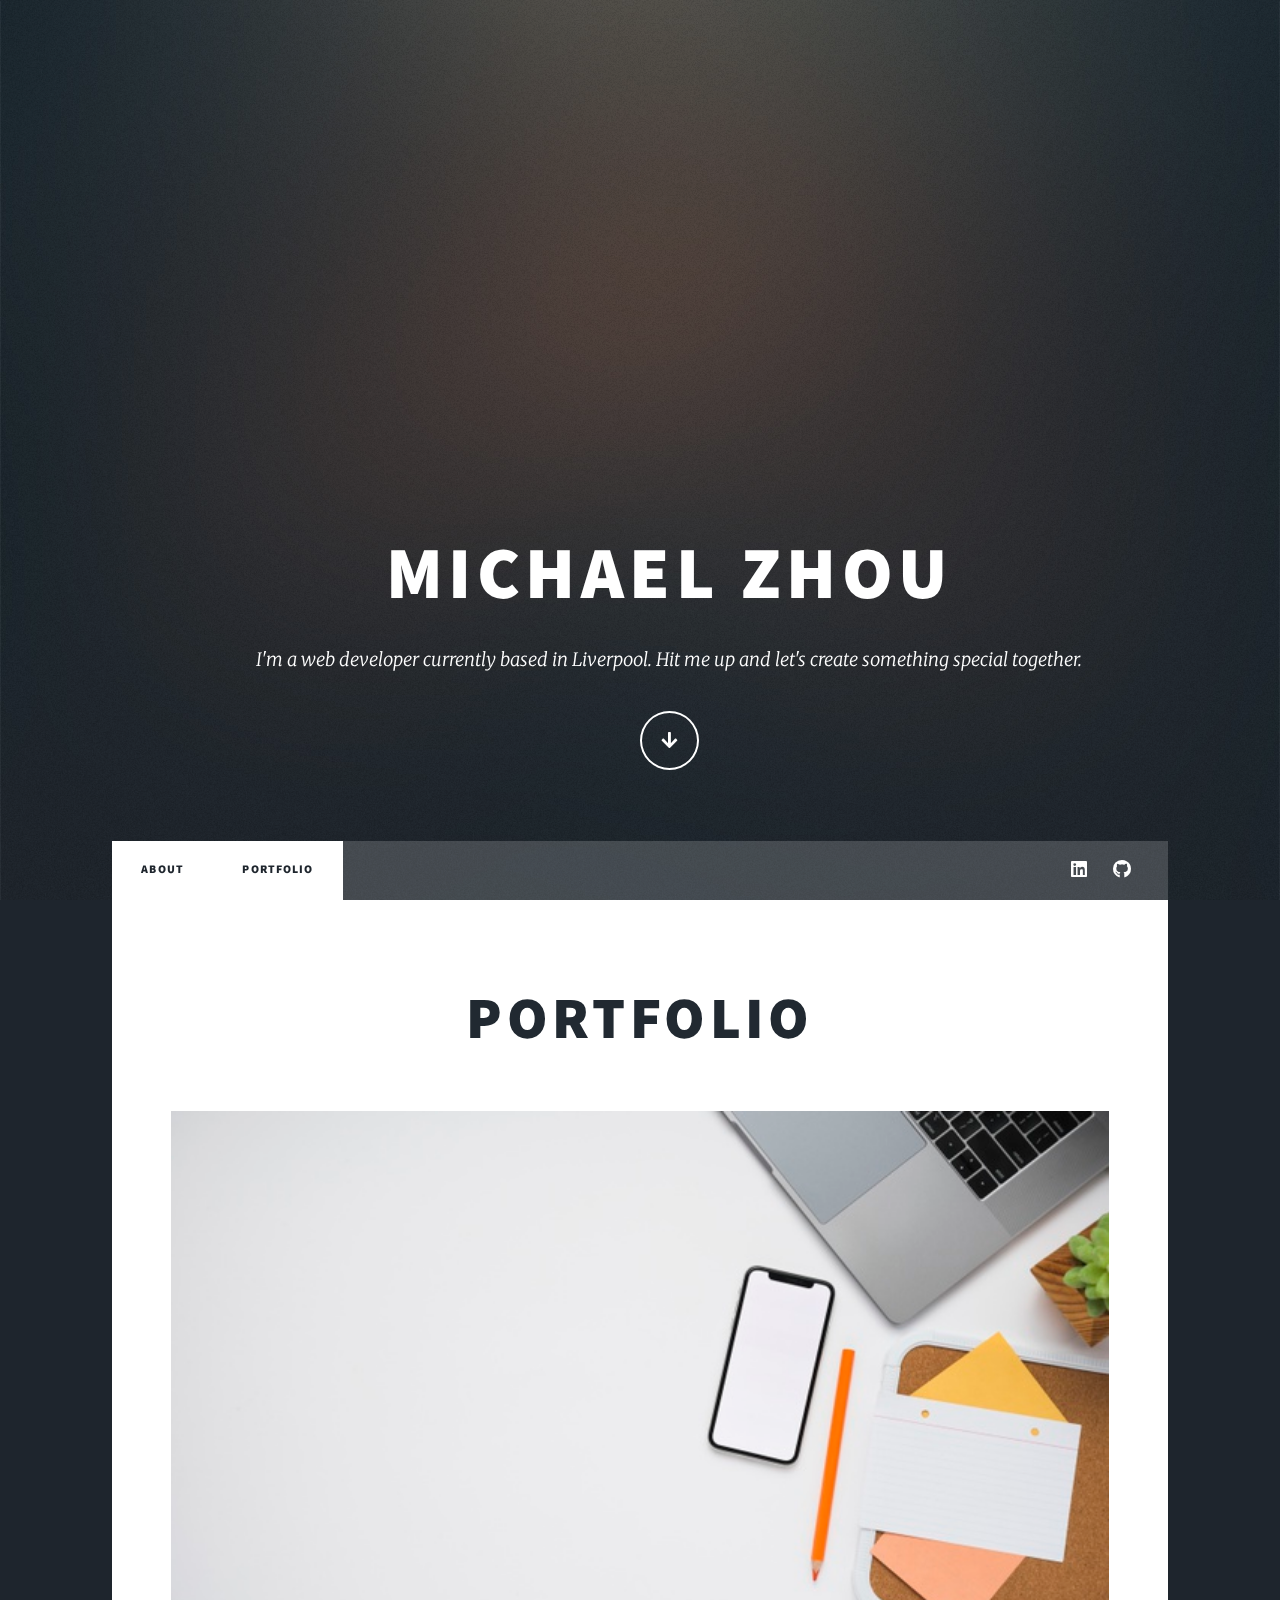
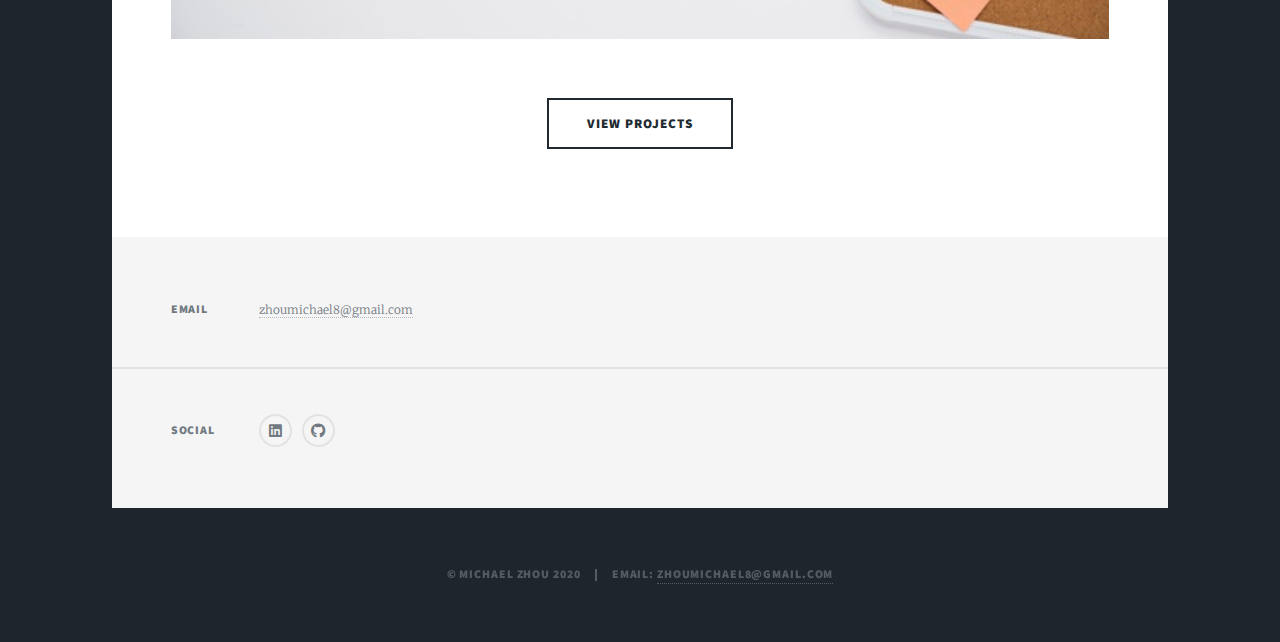
==== index.html @ e4534ed7 "Initial commit" ====
<!DOCTYPE HTML>
<html>
	<head>
		<title>Michael's Portfolio</title>
		<meta charset="utf-8" />
		<meta name="viewport" content="width=device-width, initial-scale=1, user-scalable=no" />
		<link rel="stylesheet" href="assets/css/main.css" />
		<noscript><link rel="stylesheet" href="assets/css/noscript.css" /></noscript>
	</head>
	<body class="is-preload">

		<!-- Wrapper -->
			<div id="wrapper" class="fade-in">

				<!-- Intro -->
					<div id="intro">
						<h1>Michael Zhou</h1>
						<p>I'm a web developer currently based in Liverpool. Hit me up and let's create something special together.</p>
						<ul class="actions">
							<li><a href="#header" class="button icon solid solo fa-arrow-down scrolly">Continue</a></li>
						</ul>
					</div>

				<!-- Header -->
					<header id="header">
						<a class="logo">Web Developer</a>
					</header>

				<!-- Nav -->
					<nav id="nav">
						<ul class="links">
							<li class="active"><a href="index.html">About</a></li>
							<li class="active"><a href="portfolio.html">Portfolio</a></li>
						</ul>
						<ul class="icons">
							<li><a href="#" class="icon brands fa-linkedin"><span class="label">LinkedIn</span></a></li>
							<li><a href="https://github.com/michaelzhou88" class="icon brands fa-github"><span class="label">GitHub</span></a></li>
						</ul>
					</nav>

				<!-- Main -->
					<div id="main">

						<!-- Featured Post -->
							<article class="post featured">
								<header class="major">
									<h2><a>Portfolio</a></h2>
									<a class="image main"><img src="images/pic01.jpg" alt="minimal-laptop-image" /></a>
								</header>
								<ul class="actions special">
									<li><a href="portfolio.html" class="button large">View projects</a></li>
								</ul>
							</article>
					</div>

				<!-- Footer -->
					<footer id="footer">
						<section class="split contact">
							<section>
								<h3>Email</h3>
								<p><a href="#">zhoumichael8@gmail.com</a></p>
							</section>
							<section>
								<h3>Social</h3>
								<ul class="icons alt">
									<li><a href="#" class="icon brands alt fa-linkedin"><span class="label">LinkedIn</span></a></li>
									<li><a href="https://github.com/michaelzhou88" class="icon brands alt fa-github"><span class="label">GitHub</span></a></li>
								</ul>
							</section>
						</section>
					</footer>

				<!-- Copyright -->
					<div id="copyright">
						<ul><li>&copy; Michael Zhou 2020</li><li>Email: <a href="https://html5up.net">zhoumichael8@gmail.com</a></li></ul>
					</div>

			</div>

		<!-- Scripts -->
			<script src="assets/js/jquery.min.js"></script>
			<script src="assets/js/jquery.scrollex.min.js"></script>
			<script src="assets/js/jquery.scrolly.min.js"></script>
			<script src="assets/js/browser.min.js"></script>
			<script src="assets/js/breakpoints.min.js"></script>
			<script src="assets/js/util.js"></script>
			<script src="assets/js/main.js"></script>

	</body>
</html>
---- assets/css/main.css ----
@import url(fontawesome-all.min.css);
@import url("https://fonts.googleapis.com/css?family=Merriweather:300,700,300italic,700italic|Source+Sans+Pro:900");

/*
	Massively by HTML5 UP
	html5up.net | @ajlkn
	Free for personal and commercial use under the CCA 3.0 license (html5up.net/license)
*/

html, body, div, span, applet, object,
iframe, h1, h2, h3, h4, h5, h6, p, blockquote,
pre, a, abbr, acronym, address, big, cite,
code, del, dfn, em, img, ins, kbd, q, s, samp,
small, strike, strong, sub, sup, tt, var, b,
u, i, center, dl, dt, dd, ol, ul, li, fieldset,
form, label, legend, table, caption, tbody,
tfoot, thead, tr, th, td, article, aside,
canvas, details, embed, figure, figcaption,
footer, header, hgroup, menu, nav, output, ruby,
section, summary, time, mark, audio, video {
	margin: 0;
	padding: 0;
	border: 0;
	font-size: 100%;
	font: inherit;
	vertical-align: baseline;}

article, aside, details, figcaption, figure,
footer, header, hgroup, menu, nav, section {
	display: block;}

body {
	line-height: 1;
}

ol, ul {
	list-style: none;
}

blockquote, q {
	quotes: none;
}

	blockquote:before, blockquote:after, q:before, q:after {
		content: '';
		content: none;
	}

table {
	border-collapse: collapse;
	border-spacing: 0;
}

body {
	-webkit-text-size-adjust: none;
}

mark {
	background-color: transparent;
	color: inherit;
}

input::-moz-focus-inner {
	border: 0;
	padding: 0;
}

input, select, textarea {
	-moz-appearance: none;
	-webkit-appearance: none;
	-ms-appearance: none;
	appearance: none;
}

/* Basic */

	@-ms-viewport {
		width: device-width;
	}

	body {
		-ms-overflow-style: scrollbar;
	}

	@media screen and (max-width: 480px) {

		html, body {
			min-width: 320px;
		}

	}

	html {
		box-sizing: border-box;
	}

	*, *:before, *:after {
		box-sizing: inherit;
	}

	body {
		background-color: #1e252d;
	}

		body.is-preload *, body.is-preload *:before, body.is-preload *:after {
			-moz-animation: none !important;
			-webkit-animation: none !important;
			-ms-animation: none !important;
			animation: none !important;
			-moz-transition: none !important;
			-webkit-transition: none !important;
			-ms-transition: none !important;
			transition: none !important;
		}

/* Type */

	html {
		font-size: 16pt;
	}

		@media screen and (max-width: 1680px) {

			html {
				font-size: 12pt;
			}

		}

		@media screen and (max-width: 1280px) {

			html {
				font-size: 11pt;
			}

		}

		@media screen and (max-width: 360px) {

			html {
				font-size: 10pt;
			}

		}

	body {
		color: #212931;
	}

	body, input, select, textarea {
		font-family: "Merriweather", Georgia, serif;
		font-weight: 300;
		font-size: 1rem;
		line-height: 2.375;
	}

	a {
		-moz-transition: color 0.2s ease-in-out, background-color 0.2s ease-in-out, border-color 0.2s ease-in-out, box-shadow 0.2s ease-in-out;
		-webkit-transition: color 0.2s ease-in-out, background-color 0.2s ease-in-out, border-color 0.2s ease-in-out, box-shadow 0.2s ease-in-out;
		-ms-transition: color 0.2s ease-in-out, background-color 0.2s ease-in-out, border-color 0.2s ease-in-out, box-shadow 0.2s ease-in-out;
		transition: color 0.2s ease-in-out, background-color 0.2s ease-in-out, border-color 0.2s ease-in-out, box-shadow 0.2s ease-in-out;
		border-bottom: dotted 1px;
		text-decoration: none;
	}

		a:hover {
			border-bottom-color: transparent;
		}

	strong, b {
		font-weight: 600;
	}

	em, i {
		font-style: italic;
	}

	p {
		text-align: justify;
		margin: 0 0 2rem 0;
	}

	h1, h2, h3, h4, h5, h6 {
		font-family: "Source Sans Pro", Helvetica, sans-serif;
		font-weight: 900;
		line-height: 1.5;
		letter-spacing: 0.075em;
		text-transform: uppercase;
		margin: 0 0 1rem 0;
	}

		h1 a, h2 a, h3 a, h4 a, h5 a, h6 a {
			border-bottom: 0;
			color: inherit;
			text-decoration: none;
		}

	h1 {
		font-size: 4rem;
		line-height: 1.1;
		margin: 0 0 2rem 0;
	}

	h2 {
		font-size: 1.75rem;
		line-height: 1.3;
		margin: 0 0 1.5rem 0;
	}

	h3 {
		font-size: 1.25rem;
		margin: 0 0 1.5rem 0;
	}

	h4 {
		font-size: 1rem;
	}

	h5 {
		font-size: 0.9rem;
	}

	h6 {
		font-size: 0.8rem;
	}

	sub {
		font-size: 0.8rem;
		position: relative;
		top: 0.5rem;
	}

	sup {
		font-size: 0.8rem;
		position: relative;
		top: -0.5rem;
	}

	blockquote {
		border-left: solid 4px;
		font-style: italic;
		margin: 0 0 2rem 0;
		padding: 0.5rem 0 0.5rem 2rem;
	}

	code {
		border: solid 2px;
		font-family: "Courier New", monospace;
		font-size: 0.9rem;
		margin: 0 0.25rem;
		padding: 0.25rem 0.65rem;
	}

	pre {
		-webkit-overflow-scrolling: touch;
		font-family: "Courier New", monospace;
		font-size: 0.9rem;
		margin: 0 0 2rem 0;
	}

		pre code {
			display: block;
			line-height: 1.75;
			padding: 1rem 1.5rem;
			overflow-x: auto;
		}

	hr {
		border: 0;
		border-bottom: solid 2px;
		margin: 3rem 0;
	}

		hr.major {
			margin: 5rem 0;
		}

	.align-left {
		text-align: left;
	}

	.align-center {
		text-align: center;
	}

	.align-right {
		text-align: right;
	}

	input, select, textarea {
		color: #212931;
	}

	a {
		color: #212931;
		border-bottom-color: rgba(33, 41, 49, 0.5);
	}

		a:hover {
			border-bottom-color: transparent;
			color: #18bfef !important;
		}

	strong, b {
		color: #212931;
	}

	h1, h2, h3, h4, h5, h6 {
		color: #212931;
	}

	blockquote {
		border-left-color: #eeeeee;
	}

	code {
		background: rgba(220, 220, 220, 0.25);
		border-color: #eeeeee;
	}

	hr {
		border-bottom-color: #eeeeee;
	}

/* Row */

	.row {
		display: flex;
		flex-wrap: wrap;
		box-sizing: border-box;
		align-items: stretch;
	}

		.row > * {
			box-sizing: border-box;
		}

		.row.gtr-uniform > * > :last-child {
			margin-bottom: 0;
		}

		.row.aln-left {
			justify-content: flex-start;
		}

		.row.aln-center {
			justify-content: center;
		}

		.row.aln-right {
			justify-content: flex-end;
		}

		.row.aln-top {
			align-items: flex-start;
		}

		.row.aln-middle {
			align-items: center;
		}

		.row.aln-bottom {
			align-items: flex-end;
		}

		.row > .imp {
			order: -1;
		}

		.row > .col-1 {
			width: 8.33333%;
		}

		.row > .off-1 {
			margin-left: 8.33333%;
		}

		.row > .col-2 {
			width: 16.66667%;
		}

		.row > .off-2 {
			margin-left: 16.66667%;
		}

		.row > .col-3 {
			width: 25%;
		}

		.row > .off-3 {
			margin-left: 25%;
		}

		.row > .col-4 {
			width: 33.33333%;
		}

		.row > .off-4 {
			margin-left: 33.33333%;
		}

		.row > .col-5 {
			width: 41.66667%;
		}

		.row > .off-5 {
			margin-left: 41.66667%;
		}

		.row > .col-6 {
			width: 50%;
		}

		.row > .off-6 {
			margin-left: 50%;
		}

		.row > .col-7 {
			width: 58.33333%;
		}

		.row > .off-7 {
			margin-left: 58.33333%;
		}

		.row > .col-8 {
			width: 66.66667%;
		}

		.row > .off-8 {
			margin-left: 66.66667%;
		}

		.row > .col-9 {
			width: 75%;
		}

		.row > .off-9 {
			margin-left: 75%;
		}

		.row > .col-10 {
			width: 83.33333%;
		}

		.row > .off-10 {
			margin-left: 83.33333%;
		}

		.row > .col-11 {
			width: 91.66667%;
		}

		.row > .off-11 {
			margin-left: 91.66667%;
		}

		.row > .col-12 {
			width: 100%;
		}

		.row > .off-12 {
			margin-left: 100%;
		}

		.row.gtr-0 {
			margin-top: 0;
			margin-left: 0rem;
		}

			.row.gtr-0 > * {
				padding: 0 0 0 0rem;
			}

			.row.gtr-0.gtr-uniform {
				margin-top: 0rem;
			}

				.row.gtr-0.gtr-uniform > * {
					padding-top: 0rem;
				}

		.row.gtr-25 {
			margin-top: 0;
			margin-left: -0.375rem;
		}

			.row.gtr-25 > * {
				padding: 0 0 0 0.375rem;
			}

			.row.gtr-25.gtr-uniform {
				margin-top: -0.375rem;
			}

				.row.gtr-25.gtr-uniform > * {
					padding-top: 0.375rem;
				}

		.row.gtr-50 {
			margin-top: 0;
			margin-left: -0.75rem;
		}

			.row.gtr-50 > * {
				padding: 0 0 0 0.75rem;
			}

			.row.gtr-50.gtr-uniform {
				margin-top: -0.75rem;
			}

				.row.gtr-50.gtr-uniform > * {
					padding-top: 0.75rem;
				}

		.row {
			margin-top: 0;
			margin-left: -1.5rem;
		}

			.row > * {
				padding: 0 0 0 1.5rem;
			}

			.row.gtr-uniform {
				margin-top: -1.5rem;
			}

				.row.gtr-uniform > * {
					padding-top: 1.5rem;
				}

		.row.gtr-150 {
			margin-top: 0;
			margin-left: -2.25rem;
		}

			.row.gtr-150 > * {
				padding: 0 0 0 2.25rem;
			}

			.row.gtr-150.gtr-uniform {
				margin-top: -2.25rem;
			}

				.row.gtr-150.gtr-uniform > * {
					padding-top: 2.25rem;
				}

		.row.gtr-200 {
			margin-top: 0;
			margin-left: -3rem;
		}

			.row.gtr-200 > * {
				padding: 0 0 0 3rem;
			}

			.row.gtr-200.gtr-uniform {
				margin-top: -3rem;
			}

				.row.gtr-200.gtr-uniform > * {
					padding-top: 3rem;
				}

		@media screen and (max-width: 1680px) {

			.row {
				display: flex;
				flex-wrap: wrap;
				box-sizing: border-box;
				align-items: stretch;
			}

				.row > * {
					box-sizing: border-box;
				}

				.row.gtr-uniform > * > :last-child {
					margin-bottom: 0;
				}

				.row.aln-left {
					justify-content: flex-start;
				}

				.row.aln-center {
					justify-content: center;
				}

				.row.aln-right {
					justify-content: flex-end;
				}

				.row.aln-top {
					align-items: flex-start;
				}

				.row.aln-middle {
					align-items: center;
				}

				.row.aln-bottom {
					align-items: flex-end;
				}

				.row > .imp-xlarge {
					order: -1;
				}

				.row > .col-1-xlarge {
					width: 8.33333%;
				}

				.row > .off-1-xlarge {
					margin-left: 8.33333%;
				}

				.row > .col-2-xlarge {
					width: 16.66667%;
				}

				.row > .off-2-xlarge {
					margin-left: 16.66667%;
				}

				.row > .col-3-xlarge {
					width: 25%;
				}

				.row > .off-3-xlarge {
					margin-left: 25%;
				}

				.row > .col-4-xlarge {
					width: 33.33333%;
				}

				.row > .off-4-xlarge {
					margin-left: 33.33333%;
				}

				.row > .col-5-xlarge {
					width: 41.66667%;
				}

				.row > .off-5-xlarge {
					margin-left: 41.66667%;
				}

				.row > .col-6-xlarge {
					width: 50%;
				}

				.row > .off-6-xlarge {
					margin-left: 50%;
				}

				.row > .col-7-xlarge {
					width: 58.33333%;
				}

				.row > .off-7-xlarge {
					margin-left: 58.33333%;
				}

				.row > .col-8-xlarge {
					width: 66.66667%;
				}

				.row > .off-8-xlarge {
					margin-left: 66.66667%;
				}

				.row > .col-9-xlarge {
					width: 75%;
				}

				.row > .off-9-xlarge {
					margin-left: 75%;
				}

				.row > .col-10-xlarge {
					width: 83.33333%;
				}

				.row > .off-10-xlarge {
					margin-left: 83.33333%;
				}

				.row > .col-11-xlarge {
					width: 91.66667%;
				}

				.row > .off-11-xlarge {
					margin-left: 91.66667%;
				}

				.row > .col-12-xlarge {
					width: 100%;
				}

				.row > .off-12-xlarge {
					margin-left: 100%;
				}

				.row.gtr-0 {
					margin-top: 0;
					margin-left: 0rem;
				}

					.row.gtr-0 > * {
						padding: 0 0 0 0rem;
					}

					.row.gtr-0.gtr-uniform {
						margin-top: 0rem;
					}

						.row.gtr-0.gtr-uniform > * {
							padding-top: 0rem;
						}

				.row.gtr-25 {
					margin-top: 0;
					margin-left: -0.375rem;
				}

					.row.gtr-25 > * {
						padding: 0 0 0 0.375rem;
					}

					.row.gtr-25.gtr-uniform {
						margin-top: -0.375rem;
					}

						.row.gtr-25.gtr-uniform > * {
							padding-top: 0.375rem;
						}

				.row.gtr-50 {
					margin-top: 0;
					margin-left: -0.75rem;
				}

					.row.gtr-50 > * {
						padding: 0 0 0 0.75rem;
					}

					.row.gtr-50.gtr-uniform {
						margin-top: -0.75rem;
					}

						.row.gtr-50.gtr-uniform > * {
							padding-top: 0.75rem;
						}

				.row {
					margin-top: 0;
					margin-left: -1.5rem;
				}

					.row > * {
						padding: 0 0 0 1.5rem;
					}

					.row.gtr-uniform {
						margin-top: -1.5rem;
					}

						.row.gtr-uniform > * {
							padding-top: 1.5rem;
						}

				.row.gtr-150 {
					margin-top: 0;
					margin-left: -2.25rem;
				}

					.row.gtr-150 > * {
						padding: 0 0 0 2.25rem;
					}

					.row.gtr-150.gtr-uniform {
						margin-top: -2.25rem;
					}

						.row.gtr-150.gtr-uniform > * {
							padding-top: 2.25rem;
						}

				.row.gtr-200 {
					margin-top: 0;
					margin-left: -3rem;
				}

					.row.gtr-200 > * {
						padding: 0 0 0 3rem;
					}

					.row.gtr-200.gtr-uniform {
						margin-top: -3rem;
					}

						.row.gtr-200.gtr-uniform > * {
							padding-top: 3rem;
						}

		}

		@media screen and (max-width: 1280px) {

			.row {
				display: flex;
				flex-wrap: wrap;
				box-sizing: border-box;
				align-items: stretch;
			}

				.row > * {
					box-sizing: border-box;
				}

				.row.gtr-uniform > * > :last-child {
					margin-bottom: 0;
				}

				.row.aln-left {
					justify-content: flex-start;
				}

				.row.aln-center {
					justify-content: center;
				}

				.row.aln-right {
					justify-content: flex-end;
				}

				.row.aln-top {
					align-items: flex-start;
				}

				.row.aln-middle {
					align-items: center;
				}

				.row.aln-bottom {
					align-items: flex-end;
				}

				.row > .imp-large {
					order: -1;
				}

				.row > .col-1-large {
					width: 8.33333%;
				}

				.row > .off-1-large {
					margin-left: 8.33333%;
				}

				.row > .col-2-large {
					width: 16.66667%;
				}

				.row > .off-2-large {
					margin-left: 16.66667%;
				}

				.row > .col-3-large {
					width: 25%;
				}

				.row > .off-3-large {
					margin-left: 25%;
				}

				.row > .col-4-large {
					width: 33.33333%;
				}

				.row > .off-4-large {
					margin-left: 33.33333%;
				}

				.row > .col-5-large {
					width: 41.66667%;
				}

				.row > .off-5-large {
					margin-left: 41.66667%;
				}

				.row > .col-6-large {
					width: 50%;
				}

				.row > .off-6-large {
					margin-left: 50%;
				}

				.row > .col-7-large {
					width: 58.33333%;
				}

				.row > .off-7-large {
					margin-left: 58.33333%;
				}

				.row > .col-8-large {
					width: 66.66667%;
				}

				.row > .off-8-large {
					margin-left: 66.66667%;
				}

				.row > .col-9-large {
					width: 75%;
				}

				.row > .off-9-large {
					margin-left: 75%;
				}

				.row > .col-10-large {
					width: 83.33333%;
				}

				.row > .off-10-large {
					margin-left: 83.33333%;
				}

				.row > .col-11-large {
					width: 91.66667%;
				}

				.row > .off-11-large {
					margin-left: 91.66667%;
				}

				.row > .col-12-large {
					width: 100%;
				}

				.row > .off-12-large {
					margin-left: 100%;
				}

				.row.gtr-0 {
					margin-top: 0;
					margin-left: 0rem;
				}

					.row.gtr-0 > * {
						padding: 0 0 0 0rem;
					}

					.row.gtr-0.gtr-uniform {
						margin-top: 0rem;
					}

						.row.gtr-0.gtr-uniform > * {
							padding-top: 0rem;
						}

				.row.gtr-25 {
					margin-top: 0;
					margin-left: -0.375rem;
				}

					.row.gtr-25 > * {
						padding: 0 0 0 0.375rem;
					}

					.row.gtr-25.gtr-uniform {
						margin-top: -0.375rem;
					}

						.row.gtr-25.gtr-uniform > * {
							padding-top: 0.375rem;
						}

				.row.gtr-50 {
					margin-top: 0;
					margin-left: -0.75rem;
				}

					.row.gtr-50 > * {
						padding: 0 0 0 0.75rem;
					}

					.row.gtr-50.gtr-uniform {
						margin-top: -0.75rem;
					}

						.row.gtr-50.gtr-uniform > * {
							padding-top: 0.75rem;
						}

				.row {
					margin-top: 0;
					margin-left: -1.5rem;
				}

					.row > * {
						padding: 0 0 0 1.5rem;
					}

					.row.gtr-uniform {
						margin-top: -1.5rem;
					}

						.row.gtr-uniform > * {
							padding-top: 1.5rem;
						}

				.row.gtr-150 {
					margin-top: 0;
					margin-left: -2.25rem;
				}

					.row.gtr-150 > * {
						padding: 0 0 0 2.25rem;
					}

					.row.gtr-150.gtr-uniform {
						margin-top: -2.25rem;
					}

						.row.gtr-150.gtr-uniform > * {
							padding-top: 2.25rem;
						}

				.row.gtr-200 {
					margin-top: 0;
					margin-left: -3rem;
				}

					.row.gtr-200 > * {
						padding: 0 0 0 3rem;
					}

					.row.gtr-200.gtr-uniform {
						margin-top: -3rem;
					}

						.row.gtr-200.gtr-uniform > * {
							padding-top: 3rem;
						}

		}

		@media screen and (max-width: 980px) {

			.row {
				display: flex;
				flex-wrap: wrap;
				box-sizing: border-box;
				align-items: stretch;
			}

				.row > * {
					box-sizing: border-box;
				}

				.row.gtr-uniform > * > :last-child {
					margin-bottom: 0;
				}

				.row.aln-left {
					justify-content: flex-start;
				}

				.row.aln-center {
					justify-content: center;
				}

				.row.aln-right {
					justify-content: flex-end;
				}

				.row.aln-top {
					align-items: flex-start;
				}

				.row.aln-middle {
					align-items: center;
				}

				.row.aln-bottom {
					align-items: flex-end;
				}

				.row > .imp-medium {
					order: -1;
				}

				.row > .col-1-medium {
					width: 8.33333%;
				}

				.row > .off-1-medium {
					margin-left: 8.33333%;
				}

				.row > .col-2-medium {
					width: 16.66667%;
				}

				.row > .off-2-medium {
					margin-left: 16.66667%;
				}

				.row > .col-3-medium {
					width: 25%;
				}

				.row > .off-3-medium {
					margin-left: 25%;
				}

				.row > .col-4-medium {
					width: 33.33333%;
				}

				.row > .off-4-medium {
					margin-left: 33.33333%;
				}

				.row > .col-5-medium {
					width: 41.66667%;
				}

				.row > .off-5-medium {
					margin-left: 41.66667%;
				}

				.row > .col-6-medium {
					width: 50%;
				}

				.row > .off-6-medium {
					margin-left: 50%;
				}

				.row > .col-7-medium {
					width: 58.33333%;
				}

				.row > .off-7-medium {
					margin-left: 58.33333%;
				}

				.row > .col-8-medium {
					width: 66.66667%;
				}

				.row > .off-8-medium {
					margin-left: 66.66667%;
				}

				.row > .col-9-medium {
					width: 75%;
				}

				.row > .off-9-medium {
					margin-left: 75%;
				}

				.row > .col-10-medium {
					width: 83.33333%;
				}

				.row > .off-10-medium {
					margin-left: 83.33333%;
				}

				.row > .col-11-medium {
					width: 91.66667%;
				}

				.row > .off-11-medium {
					margin-left: 91.66667%;
				}

				.row > .col-12-medium {
					width: 100%;
				}

				.row > .off-12-medium {
					margin-left: 100%;
				}

				.row.gtr-0 {
					margin-top: 0;
					margin-left: 0rem;
				}

					.row.gtr-0 > * {
						padding: 0 0 0 0rem;
					}

					.row.gtr-0.gtr-uniform {
						margin-top: 0rem;
					}

						.row.gtr-0.gtr-uniform > * {
							padding-top: 0rem;
						}

				.row.gtr-25 {
					margin-top: 0;
					margin-left: -0.375rem;
				}

					.row.gtr-25 > * {
						padding: 0 0 0 0.375rem;
					}

					.row.gtr-25.gtr-uniform {
						margin-top: -0.375rem;
					}

						.row.gtr-25.gtr-uniform > * {
							padding-top: 0.375rem;
						}

				.row.gtr-50 {
					margin-top: 0;
					margin-left: -0.75rem;
				}

					.row.gtr-50 > * {
						padding: 0 0 0 0.75rem;
					}

					.row.gtr-50.gtr-uniform {
						margin-top: -0.75rem;
					}

						.row.gtr-50.gtr-uniform > * {
							padding-top: 0.75rem;
						}

				.row {
					margin-top: 0;
					margin-left: -1.5rem;
				}

					.row > * {
						padding: 0 0 0 1.5rem;
					}

					.row.gtr-uniform {
						margin-top: -1.5rem;
					}

						.row.gtr-uniform > * {
							padding-top: 1.5rem;
						}

				.row.gtr-150 {
					margin-top: 0;
					margin-left: -2.25rem;
				}

					.row.gtr-150 > * {
						padding: 0 0 0 2.25rem;
					}

					.row.gtr-150.gtr-uniform {
						margin-top: -2.25rem;
					}

						.row.gtr-150.gtr-uniform > * {
							padding-top: 2.25rem;
						}

				.row.gtr-200 {
					margin-top: 0;
					margin-left: -3rem;
				}

					.row.gtr-200 > * {
						padding: 0 0 0 3rem;
					}

					.row.gtr-200.gtr-uniform {
						margin-top: -3rem;
					}

						.row.gtr-200.gtr-uniform > * {
							padding-top: 3rem;
						}

		}

		@media screen and (max-width: 736px) {

			.row {
				display: flex;
				flex-wrap: wrap;
				box-sizing: border-box;
				align-items: stretch;
			}

				.row > * {
					box-sizing: border-box;
				}

				.row.gtr-uniform > * > :last-child {
					margin-bottom: 0;
				}

				.row.aln-left {
					justify-content: flex-start;
				}

				.row.aln-center {
					justify-content: center;
				}

				.row.aln-right {
					justify-content: flex-end;
				}

				.row.aln-top {
					align-items: flex-start;
				}

				.row.aln-middle {
					align-items: center;
				}

				.row.aln-bottom {
					align-items: flex-end;
				}

				.row > .imp-small {
					order: -1;
				}

				.row > .col-1-small {
					width: 8.33333%;
				}

				.row > .off-1-small {
					margin-left: 8.33333%;
				}

				.row > .col-2-small {
					width: 16.66667%;
				}

				.row > .off-2-small {
					margin-left: 16.66667%;
				}

				.row > .col-3-small {
					width: 25%;
				}

				.row > .off-3-small {
					margin-left: 25%;
				}

				.row > .col-4-small {
					width: 33.33333%;
				}

				.row > .off-4-small {
					margin-left: 33.33333%;
				}

				.row > .col-5-small {
					width: 41.66667%;
				}

				.row > .off-5-small {
					margin-left: 41.66667%;
				}

				.row > .col-6-small {
					width: 50%;
				}

				.row > .off-6-small {
					margin-left: 50%;
				}

				.row > .col-7-small {
					width: 58.33333%;
				}

				.row > .off-7-small {
					margin-left: 58.33333%;
				}

				.row > .col-8-small {
					width: 66.66667%;
				}

				.row > .off-8-small {
					margin-left: 66.66667%;
				}

				.row > .col-9-small {
					width: 75%;
				}

				.row > .off-9-small {
					margin-left: 75%;
				}

				.row > .col-10-small {
					width: 83.33333%;
				}

				.row > .off-10-small {
					margin-left: 83.33333%;
				}

				.row > .col-11-small {
					width: 91.66667%;
				}

				.row > .off-11-small {
					margin-left: 91.66667%;
				}

				.row > .col-12-small {
					width: 100%;
				}

				.row > .off-12-small {
					margin-left: 100%;
				}

				.row.gtr-0 {
					margin-top: 0;
					margin-left: 0rem;
				}

					.row.gtr-0 > * {
						padding: 0 0 0 0rem;
					}

					.row.gtr-0.gtr-uniform {
						margin-top: 0rem;
					}

						.row.gtr-0.gtr-uniform > * {
							padding-top: 0rem;
						}

				.row.gtr-25 {
					margin-top: 0;
					margin-left: -0.375rem;
				}

					.row.gtr-25 > * {
						padding: 0 0 0 0.375rem;
					}

					.row.gtr-25.gtr-uniform {
						margin-top: -0.375rem;
					}

						.row.gtr-25.gtr-uniform > * {
							padding-top: 0.375rem;
						}

				.row.gtr-50 {
					margin-top: 0;
					margin-left: -0.75rem;
				}

					.row.gtr-50 > * {
						padding: 0 0 0 0.75rem;
					}

					.row.gtr-50.gtr-uniform {
						margin-top: -0.75rem;
					}

						.row.gtr-50.gtr-uniform > * {
							padding-top: 0.75rem;
						}

				.row {
					margin-top: 0;
					margin-left: -1.5rem;
				}

					.row > * {
						padding: 0 0 0 1.5rem;
					}

					.row.gtr-uniform {
						margin-top: -1.5rem;
					}

						.row.gtr-uniform > * {
							padding-top: 1.5rem;
						}

				.row.gtr-150 {
					margin-top: 0;
					margin-left: -2.25rem;
				}

					.row.gtr-150 > * {
						padding: 0 0 0 2.25rem;
					}

					.row.gtr-150.gtr-uniform {
						margin-top: -2.25rem;
					}

						.row.gtr-150.gtr-uniform > * {
							padding-top: 2.25rem;
						}

				.row.gtr-200 {
					margin-top: 0;
					margin-left: -3rem;
				}

					.row.gtr-200 > * {
						padding: 0 0 0 3rem;
					}

					.row.gtr-200.gtr-uniform {
						margin-top: -3rem;
					}

						.row.gtr-200.gtr-uniform > * {
							padding-top: 3rem;
						}

		}

		@media screen and (max-width: 480px) {

			.row {
				display: flex;
				flex-wrap: wrap;
				box-sizing: border-box;
				align-items: stretch;
			}

				.row > * {
					box-sizing: border-box;
				}

				.row.gtr-uniform > * > :last-child {
					margin-bottom: 0;
				}

				.row.aln-left {
					justify-content: flex-start;
				}

				.row.aln-center {
					justify-content: center;
				}

				.row.aln-right {
					justify-content: flex-end;
				}

				.row.aln-top {
					align-items: flex-start;
				}

				.row.aln-middle {
					align-items: center;
				}

				.row.aln-bottom {
					align-items: flex-end;
				}

				.row > .imp-xsmall {
					order: -1;
				}

				.row > .col-1-xsmall {
					width: 8.33333%;
				}

				.row > .off-1-xsmall {
					margin-left: 8.33333%;
				}

				.row > .col-2-xsmall {
					width: 16.66667%;
				}

				.row > .off-2-xsmall {
					margin-left: 16.66667%;
				}

				.row > .col-3-xsmall {
					width: 25%;
				}

				.row > .off-3-xsmall {
					margin-left: 25%;
				}

				.row > .col-4-xsmall {
					width: 33.33333%;
				}

				.row > .off-4-xsmall {
					margin-left: 33.33333%;
				}

				.row > .col-5-xsmall {
					width: 41.66667%;
				}

				.row > .off-5-xsmall {
					margin-left: 41.66667%;
				}

				.row > .col-6-xsmall {
					width: 50%;
				}

				.row > .off-6-xsmall {
					margin-left: 50%;
				}

				.row > .col-7-xsmall {
					width: 58.33333%;
				}

				.row > .off-7-xsmall {
					margin-left: 58.33333%;
				}

				.row > .col-8-xsmall {
					width: 66.66667%;
				}

				.row > .off-8-xsmall {
					margin-left: 66.66667%;
				}

				.row > .col-9-xsmall {
					width: 75%;
				}

				.row > .off-9-xsmall {
					margin-left: 75%;
				}

				.row > .col-10-xsmall {
					width: 83.33333%;
				}

				.row > .off-10-xsmall {
					margin-left: 83.33333%;
				}

				.row > .col-11-xsmall {
					width: 91.66667%;
				}

				.row > .off-11-xsmall {
					margin-left: 91.66667%;
				}

				.row > .col-12-xsmall {
					width: 100%;
				}

				.row > .off-12-xsmall {
					margin-left: 100%;
				}

				.row.gtr-0 {
					margin-top: 0;
					margin-left: 0rem;
				}

					.row.gtr-0 > * {
						padding: 0 0 0 0rem;
					}

					.row.gtr-0.gtr-uniform {
						margin-top: 0rem;
					}

						.row.gtr-0.gtr-uniform > * {
							padding-top: 0rem;
						}

				.row.gtr-25 {
					margin-top: 0;
					margin-left: -0.375rem;
				}

					.row.gtr-25 > * {
						padding: 0 0 0 0.375rem;
					}

					.row.gtr-25.gtr-uniform {
						margin-top: -0.375rem;
					}

						.row.gtr-25.gtr-uniform > * {
							padding-top: 0.375rem;
						}

				.row.gtr-50 {
					margin-top: 0;
					margin-left: -0.75rem;
				}

					.row.gtr-50 > * {
						padding: 0 0 0 0.75rem;
					}

					.row.gtr-50.gtr-uniform {
						margin-top: -0.75rem;
					}

						.row.gtr-50.gtr-uniform > * {
							padding-top: 0.75rem;
						}

				.row {
					margin-top: 0;
					margin-left: -1.5rem;
				}

					.row > * {
						padding: 0 0 0 1.5rem;
					}

					.row.gtr-uniform {
						margin-top: -1.5rem;
					}

						.row.gtr-uniform > * {
							padding-top: 1.5rem;
						}

				.row.gtr-150 {
					margin-top: 0;
					margin-left: -2.25rem;
				}

					.row.gtr-150 > * {
						padding: 0 0 0 2.25rem;
					}

					.row.gtr-150.gtr-uniform {
						margin-top: -2.25rem;
					}

						.row.gtr-150.gtr-uniform > * {
							padding-top: 2.25rem;
						}

				.row.gtr-200 {
					margin-top: 0;
					margin-left: -3rem;
				}

					.row.gtr-200 > * {
						padding: 0 0 0 3rem;
					}

					.row.gtr-200.gtr-uniform {
						margin-top: -3rem;
					}

						.row.gtr-200.gtr-uniform > * {
							padding-top: 3rem;
						}

		}

		@media screen and (max-width: 360px) {

			.row {
				display: flex;
				flex-wrap: wrap;
				box-sizing: border-box;
				align-items: stretch;
			}

				.row > * {
					box-sizing: border-box;
				}

				.row.gtr-uniform > * > :last-child {
					margin-bottom: 0;
				}

				.row.aln-left {
					justify-content: flex-start;
				}

				.row.aln-center {
					justify-content: center;
				}

				.row.aln-right {
					justify-content: flex-end;
				}

				.row.aln-top {
					align-items: flex-start;
				}

				.row.aln-middle {
					align-items: center;
				}

				.row.aln-bottom {
					align-items: flex-end;
				}

				.row > .imp-xxsmall {
					order: -1;
				}

				.row > .col-1-xxsmall {
					width: 8.33333%;
				}

				.row > .off-1-xxsmall {
					margin-left: 8.33333%;
				}

				.row > .col-2-xxsmall {
					width: 16.66667%;
				}

				.row > .off-2-xxsmall {
					margin-left: 16.66667%;
				}

				.row > .col-3-xxsmall {
					width: 25%;
				}

				.row > .off-3-xxsmall {
					margin-left: 25%;
				}

				.row > .col-4-xxsmall {
					width: 33.33333%;
				}

				.row > .off-4-xxsmall {
					margin-left: 33.33333%;
				}

				.row > .col-5-xxsmall {
					width: 41.66667%;
				}

				.row > .off-5-xxsmall {
					margin-left: 41.66667%;
				}

				.row > .col-6-xxsmall {
					width: 50%;
				}

				.row > .off-6-xxsmall {
					margin-left: 50%;
				}

				.row > .col-7-xxsmall {
					width: 58.33333%;
				}

				.row > .off-7-xxsmall {
					margin-left: 58.33333%;
				}

				.row > .col-8-xxsmall {
					width: 66.66667%;
				}

				.row > .off-8-xxsmall {
					margin-left: 66.66667%;
				}

				.row > .col-9-xxsmall {
					width: 75%;
				}

				.row > .off-9-xxsmall {
					margin-left: 75%;
				}

				.row > .col-10-xxsmall {
					width: 83.33333%;
				}

				.row > .off-10-xxsmall {
					margin-left: 83.33333%;
				}

				.row > .col-11-xxsmall {
					width: 91.66667%;
				}

				.row > .off-11-xxsmall {
					margin-left: 91.66667%;
				}

				.row > .col-12-xxsmall {
					width: 100%;
				}

				.row > .off-12-xxsmall {
					margin-left: 100%;
				}

				.row.gtr-0 {
					margin-top: 0;
					margin-left: 0rem;
				}

					.row.gtr-0 > * {
						padding: 0 0 0 0rem;
					}

					.row.gtr-0.gtr-uniform {
						margin-top: 0rem;
					}

						.row.gtr-0.gtr-uniform > * {
							padding-top: 0rem;
						}

				.row.gtr-25 {
					margin-top: 0;
					margin-left: -0.375rem;
				}

					.row.gtr-25 > * {
						padding: 0 0 0 0.375rem;
					}

					.row.gtr-25.gtr-uniform {
						margin-top: -0.375rem;
					}

						.row.gtr-25.gtr-uniform > * {
							padding-top: 0.375rem;
						}

				.row.gtr-50 {
					margin-top: 0;
					margin-left: -0.75rem;
				}

					.row.gtr-50 > * {
						padding: 0 0 0 0.75rem;
					}

					.row.gtr-50.gtr-uniform {
						margin-top: -0.75rem;
					}

						.row.gtr-50.gtr-uniform > * {
							padding-top: 0.75rem;
						}

				.row {
					margin-top: 0;
					margin-left: -1.5rem;
				}

					.row > * {
						padding: 0 0 0 1.5rem;
					}

					.row.gtr-uniform {
						margin-top: -1.5rem;
					}

						.row.gtr-uniform > * {
							padding-top: 1.5rem;
						}

				.row.gtr-150 {
					margin-top: 0;
					margin-left: -2.25rem;
				}

					.row.gtr-150 > * {
						padding: 0 0 0 2.25rem;
					}

					.row.gtr-150.gtr-uniform {
						margin-top: -2.25rem;
					}

						.row.gtr-150.gtr-uniform > * {
							padding-top: 2.25rem;
						}

				.row.gtr-200 {
					margin-top: 0;
					margin-left: -3rem;
				}

					.row.gtr-200 > * {
						padding: 0 0 0 3rem;
					}

					.row.gtr-200.gtr-uniform {
						margin-top: -3rem;
					}

						.row.gtr-200.gtr-uniform > * {
							padding-top: 3rem;
						}

		}

/* Box */

	.box {
		border: solid 2px;
		margin-bottom: 2rem;
		padding: 1.5rem;
	}

		.box > :last-child,
		.box > :last-child > :last-child,
		.box > :last-child > :last-child > :last-child {
			margin-bottom: 0;
		}

		.box.alt {
			border: 0;
			border-radius: 0;
			padding: 0;
		}

	.box {
		border-color: #eeeeee;
	}

/* Button */

	input[type="submit"],
	input[type="reset"],
	input[type="button"],
	button,
	.button {
		-moz-appearance: none;
		-webkit-appearance: none;
		-ms-appearance: none;
		appearance: none;
		-moz-transition: background-color 0.2s ease-in-out, box-shadow 0.2s ease-in-out, color 0.2s ease-in-out;
		-webkit-transition: background-color 0.2s ease-in-out, box-shadow 0.2s ease-in-out, color 0.2s ease-in-out;
		-ms-transition: background-color 0.2s ease-in-out, box-shadow 0.2s ease-in-out, color 0.2s ease-in-out;
		transition: background-color 0.2s ease-in-out, box-shadow 0.2s ease-in-out, color 0.2s ease-in-out;
		border: 0;
		border-radius: 0;
		cursor: pointer;
		display: inline-block;
		font-family: "Source Sans Pro", Helvetica, sans-serif;
		font-size: 0.8rem;
		font-weight: 900;
		letter-spacing: 0.075em;
		height: 3rem;
		line-height: 3rem;
		padding: 0 2rem;
		text-align: center;
		text-decoration: none;
		text-transform: uppercase;
		white-space: nowrap;
	}

		input[type="submit"].icon:before,
		input[type="reset"].icon:before,
		input[type="button"].icon:before,
		button.icon:before,
		.button.icon:before {
			margin-right: 0.5rem;
		}

		input[type="submit"].icon.solo,
		input[type="reset"].icon.solo,
		input[type="button"].icon.solo,
		button.icon.solo,
		.button.icon.solo {
			position: relative;
			width: 4rem;
			height: 4rem;
			line-height: 4rem;
			border-radius: 4rem;
			text-indent: 4rem;
			overflow: hidden;
			padding: 0;
			white-space: nowrap;
		}

			input[type="submit"].icon.solo:before,
			input[type="reset"].icon.solo:before,
			input[type="button"].icon.solo:before,
			button.icon.solo:before,
			.button.icon.solo:before {
				position: absolute;
				display: block;
				top: 0;
				left: 0;
				width: inherit;
				height: inherit;
				line-height: inherit;
				font-size: 1.25rem;
				margin-right: 0;
				text-align: center;
				text-indent: 0;
			}

		input[type="submit"].fit,
		input[type="reset"].fit,
		input[type="button"].fit,
		button.fit,
		.button.fit {
			width: 100%;
		}

		input[type="submit"].small,
		input[type="reset"].small,
		input[type="button"].small,
		button.small,
		.button.small {
			font-size: 0.7rem;
			height: 2.5rem;
			line-height: 2.5rem;
			padding: 0 1.5rem;
		}

		input[type="submit"].large,
		input[type="reset"].large,
		input[type="button"].large,
		button.large,
		.button.large {
			font-size: 0.9rem;
			height: 3.5rem;
			line-height: 3.5rem;
			padding: 0 2.75rem;
		}

		@media screen and (max-width: 980px) {

			input[type="submit"],
			input[type="reset"],
			input[type="button"],
			button,
			.button {
				font-size: 0.9rem;
				height: 3.25rem;
				line-height: 3.25rem;
			}

				input[type="submit"].large,
				input[type="reset"].large,
				input[type="button"].large,
				button.large,
				.button.large {
					font-size: 1rem;
					height: 3.75rem;
					line-height: 3.75rem;
				}

		}

		input[type="submit"].disabled, input[type="submit"]:disabled,
		input[type="reset"].disabled,
		input[type="reset"]:disabled,
		input[type="button"].disabled,
		input[type="button"]:disabled,
		button.disabled,
		button:disabled,
		.button.disabled,
		.button:disabled {
			pointer-events: none;
			opacity: 0.25;
		}

	input[type="submit"],
	input[type="reset"],
	input[type="button"],
	button,
	.button {
		background-color: transparent;
		box-shadow: inset 0 0 0 2px #212931;
		color: #212931 !important;
	}

		input[type="submit"]:hover,
		input[type="reset"]:hover,
		input[type="button"]:hover,
		button:hover,
		.button:hover {
			box-shadow: inset 0 0 0 2px #18bfef;
			color: #18bfef !important;
		}

		input[type="submit"].primary,
		input[type="reset"].primary,
		input[type="button"].primary,
		button.primary,
		.button.primary {
			background-color: #212931;
			box-shadow: none;
			color: #ffffff !important;
		}

			input[type="submit"].primary:hover,
			input[type="reset"].primary:hover,
			input[type="button"].primary:hover,
			button.primary:hover,
			.button.primary:hover {
				background-color: #18bfef;
			}

/* Form */

	form {
		margin: 0 0 2rem 0;
	}

		form > :last-child {
			margin-bottom: 0;
		}

		form > .fields {
			display: -moz-flex;
			display: -webkit-flex;
			display: -ms-flex;
			display: flex;
			-moz-flex-wrap: wrap;
			-webkit-flex-wrap: wrap;
			-ms-flex-wrap: wrap;
			flex-wrap: wrap;
			width: calc(100% + 3rem);
			margin: -1.5rem 0 2rem -1.5rem;
		}

			form > .fields > .field {
				-moz-flex-grow: 0;
				-webkit-flex-grow: 0;
				-ms-flex-grow: 0;
				flex-grow: 0;
				-moz-flex-shrink: 0;
				-webkit-flex-shrink: 0;
				-ms-flex-shrink: 0;
				flex-shrink: 0;
				padding: 1.5rem 0 0 1.5rem;
				width: calc(100% - 1.5rem);
			}

				form > .fields > .field.half {
					width: calc(50% - 0.75rem);
				}

				form > .fields > .field.third {
					width: calc(100%/3 - 0.5rem);
				}

				form > .fields > .field.quarter {
					width: calc(25% - 0.375rem);
				}

		@media screen and (max-width: 480px) {

			form > .fields {
				width: calc(100% + 3rem);
				margin: -1.5rem 0 2rem -1.5rem;
			}

				form > .fields > .field {
					padding: 1.5rem 0 0 1.5rem;
					width: calc(100% - 1.5rem);
				}

					form > .fields > .field.half {
						width: calc(100% - 1.5rem);
					}

					form > .fields > .field.third {
						width: calc(100% - 1.5rem);
					}

					form > .fields > .field.quarter {
						width: calc(100% - 1.5rem);
					}

		}

	label {
		display: block;
		font-family: "Source Sans Pro", Helvetica, sans-serif;
		font-weight: 900;
		line-height: 1.5;
		letter-spacing: 0.075em;
		font-size: 0.8rem;
		text-transform: uppercase;
		margin: 0 0 0.75rem 0;
	}

		@media screen and (max-width: 980px) {

			label {
				font-size: 0.9rem;
			}

		}

	input[type="text"],
	input[type="password"],
	input[type="email"],
	select,
	textarea {
		-moz-appearance: none;
		-webkit-appearance: none;
		-ms-appearance: none;
		appearance: none;
		background: transparent;
		border-radius: 0;
		border: solid 2px;
		color: inherit;
		display: block;
		outline: 0;
		padding: 0 1rem;
		text-decoration: none;
		width: 100%;
	}

		input[type="text"]:invalid,
		input[type="password"]:invalid,
		input[type="email"]:invalid,
		select:invalid,
		textarea:invalid {
			box-shadow: none;
		}

	select {
		background-size: 1.25rem;
		background-repeat: no-repeat;
		background-position: calc(100% - 1rem) center;
		height: 3rem;
		padding-right: 3rem;
		text-overflow: ellipsis;
	}

		select:focus::-ms-value {
			background-color: transparent;
		}

		select::-ms-expand {
			display: none;
		}

	input[type="text"],
	input[type="password"],
	input[type="email"],
	select {
		height: 3rem;
	}

	textarea {
		padding: 0.75rem 1rem;
	}

	input[type="checkbox"],
	input[type="radio"] {
		-moz-appearance: none;
		-webkit-appearance: none;
		-ms-appearance: none;
		appearance: none;
		display: block;
		float: left;
		margin-right: -2rem;
		opacity: 0;
		width: 1rem;
		z-index: -1;
	}

		input[type="checkbox"] + label,
		input[type="radio"] + label {
			text-decoration: none;
			cursor: pointer;
			display: inline-block;
			font-size: 1rem;
			letter-spacing: 0;
			font-family: "Merriweather", Georgia, serif;
			text-transform: none;
			font-weight: 300;
			padding-left: 2.8rem;
			padding-right: 1rem;
			position: relative;
		}

			input[type="checkbox"] + label:before,
			input[type="radio"] + label:before {
				-moz-osx-font-smoothing: grayscale;
				-webkit-font-smoothing: antialiased;
				display: inline-block;
				font-style: normal;
				font-variant: normal;
				text-rendering: auto;
				line-height: 1;
				text-transform: none !important;
				font-family: 'Font Awesome 5 Free';
				font-weight: 900;
			}

			input[type="checkbox"] + label:before,
			input[type="radio"] + label:before {
				border-radius: 0;
				border: solid 2px;
				content: '';
				display: inline-block;
				font-size: 0.8rem;
				height: 1.8rem;
				left: 0;
				line-height: 1.65rem;
				position: absolute;
				text-align: center;
				top: -0.125rem;
				width: 1.8rem;
			}

		input[type="checkbox"]:checked + label:before,
		input[type="radio"]:checked + label:before {
			content: '\f00c';
		}

	input[type="checkbox"] + label:before {
		border-radius: 0;
	}

	input[type="radio"] + label:before {
		border-radius: 100%;
	}

	::-webkit-input-placeholder {
		opacity: 1.0;
	}

	:-moz-placeholder {
		opacity: 1.0;
	}

	::-moz-placeholder {
		opacity: 1.0;
	}

	:-ms-input-placeholder {
		opacity: 1.0;
	}

	label {
		color: #212931;
	}

	input[type="text"],
	input[type="password"],
	input[type="email"],
	select,
	textarea {
		border-color: #eeeeee;
	}

		input[type="text"]:focus,
		input[type="password"]:focus,
		input[type="email"]:focus,
		select:focus,
		textarea:focus {
			border-color: #18bfef;
		}

	select {
		background-image: url("data:image/svg+xml;charset=utf8,%3Csvg xmlns='http://www.w3.org/2000/svg' width='40' height='40' preserveAspectRatio='none' viewBox='0 0 40 40'%3E%3Cpath d='M9.4,12.3l10.4,10.4l10.4-10.4c0.2-0.2,0.5-0.4,0.9-0.4c0.3,0,0.6,0.1,0.9,0.4l3.3,3.3c0.2,0.2,0.4,0.5,0.4,0.9 c0,0.4-0.1,0.6-0.4,0.9L20.7,31.9c-0.2,0.2-0.5,0.4-0.9,0.4c-0.3,0-0.6-0.1-0.9-0.4L4.3,17.3c-0.2-0.2-0.4-0.5-0.4-0.9 c0-0.4,0.1-0.6,0.4-0.9l3.3-3.3c0.2-0.2,0.5-0.4,0.9-0.4S9.1,12.1,9.4,12.3z' fill='%23eeeeee' /%3E%3C/svg%3E");
	}

		select option {
			background-color: #ffffff;
			color: #212931;
		}

	.select-wrapper:before {
		color: #eeeeee;
	}

	input[type="checkbox"] + label,
	input[type="radio"] + label {
		color: #212931;
	}

		input[type="checkbox"] + label:before,
		input[type="radio"] + label:before {
			border-color: #eeeeee;
		}

	input[type="checkbox"]:checked + label:before,
	input[type="radio"]:checked + label:before {
		background-color: #212931;
		border-color: #212931;
		color: #ffffff;
	}

	input[type="checkbox"]:focus + label:before,
	input[type="radio"]:focus + label:before {
		border-color: #18bfef;
	}

	::-webkit-input-placeholder {
		color: #909498 !important;
	}

	:-moz-placeholder {
		color: #909498 !important;
	}

	::-moz-placeholder {
		color: #909498 !important;
	}

	:-ms-input-placeholder {
		color: #909498 !important;
	}

	.formerize-placeholder {
		color: #909498 !important;
	}

/* Icon */

	.icon {
		text-decoration: none;
		border-bottom: none;
		position: relative;
	}

		.icon:before {
			-moz-osx-font-smoothing: grayscale;
			-webkit-font-smoothing: antialiased;
			display: inline-block;
			font-style: normal;
			font-variant: normal;
			text-rendering: auto;
			line-height: 1;
			text-transform: none !important;
			font-family: 'Font Awesome 5 Free';
			font-weight: 400;
		}

		.icon > .label {
			display: none;
		}

		.icon:before {
			line-height: inherit;
		}

		.icon.solid:before {
			font-weight: 900;
		}

		.icon.brands:before {
			font-family: 'Font Awesome 5 Brands';
		}

/* Image */

	.image {
		border: 0;
		display: inline-block;
		position: relative;
	}

		.image img {
			display: block;
		}

		.image.left, .image.right {
			max-width: 40%;
		}

			.image.left img, .image.right img {
				width: 100%;
			}

		.image.left {
			float: left;
			margin: 0 2rem 2rem 0;
			top: 0.75rem;
		}

		.image.right {
			float: right;
			margin: 0 0 2rem 2rem;
			top: 0.75rem;
		}

		.image.fit {
			display: block;
			margin: 2.5rem 0;
			width: 100%;
		}

			.image.fit:first-child {
				margin-top: 0;
			}

			.image.fit img {
				width: 100%;
			}

		.image.main {
			display: block;
			margin: 4rem 0;
			width: 100%;
		}

			.image.main:first-child {
				margin-top: 0;
			}

			.image.main img {
				width: 100%;
			}

		@media screen and (max-width: 736px) {

			.image.fit {
				margin: 2rem 0;
			}

			.image.main {
				margin: 2rem 0;
			}

		}

	a.image {
		overflow: hidden;
	}

		a.image img {
			-moz-transition: -moz-transform 0.2s ease-out;
			-webkit-transition: -webkit-transform 0.2s ease-out;
			-ms-transition: -ms-transform 0.2s ease-out;
			transition: transform 0.2s ease-out;
		}

		a.image:hover img {
			-moz-transform: scale(1.05);
			-webkit-transform: scale(1.05);
			-ms-transform: scale(1.05);
			transform: scale(1.05);
		}

/* Actions */

	ul.actions {
		display: -moz-flex;
		display: -webkit-flex;
		display: -ms-flex;
		display: flex;
		cursor: default;
		list-style: none;
		margin-left: -1rem;
		padding-left: 0;
	}

		ul.actions li {
			padding: 0 0 0 1rem;
			vertical-align: middle;
		}

		ul.actions.special {
			-moz-justify-content: center;
			-webkit-justify-content: center;
			-ms-justify-content: center;
			justify-content: center;
			width: 100%;
			margin-left: 0;
		}

			ul.actions.special li:first-child {
				padding-left: 0;
			}

		ul.actions.stacked {
			-moz-flex-direction: column;
			-webkit-flex-direction: column;
			-ms-flex-direction: column;
			flex-direction: column;
			margin-left: 0;
		}

			ul.actions.stacked li {
				padding: 1.3rem 0 0 0;
			}

				ul.actions.stacked li:first-child {
					padding-top: 0;
				}

		ul.actions.fit {
			width: calc(100% + 1rem);
		}

			ul.actions.fit li {
				-moz-flex-grow: 1;
				-webkit-flex-grow: 1;
				-ms-flex-grow: 1;
				flex-grow: 1;
				-moz-flex-shrink: 1;
				-webkit-flex-shrink: 1;
				-ms-flex-shrink: 1;
				flex-shrink: 1;
				width: 100%;
			}

				ul.actions.fit li > * {
					width: 100%;
				}

			ul.actions.fit.stacked {
				width: 100%;
			}

		@media screen and (max-width: 480px) {

			ul.actions:not(.fixed) {
				-moz-flex-direction: column;
				-webkit-flex-direction: column;
				-ms-flex-direction: column;
				flex-direction: column;
				margin-left: 0;
				width: 100% !important;
			}

				ul.actions:not(.fixed) li {
					-moz-flex-grow: 1;
					-webkit-flex-grow: 1;
					-ms-flex-grow: 1;
					flex-grow: 1;
					-moz-flex-shrink: 1;
					-webkit-flex-shrink: 1;
					-ms-flex-shrink: 1;
					flex-shrink: 1;
					padding: 1rem 0 0 0;
					text-align: center;
					width: 100%;
				}

					ul.actions:not(.fixed) li > * {
						width: 100%;
					}

					ul.actions:not(.fixed) li:first-child {
						padding-top: 0;
					}

					ul.actions:not(.fixed) li input[type="submit"],
					ul.actions:not(.fixed) li input[type="reset"],
					ul.actions:not(.fixed) li input[type="button"],
					ul.actions:not(.fixed) li button,
					ul.actions:not(.fixed) li .button {
						width: 100%;
					}

						ul.actions:not(.fixed) li input[type="submit"].icon:before,
						ul.actions:not(.fixed) li input[type="reset"].icon:before,
						ul.actions:not(.fixed) li input[type="button"].icon:before,
						ul.actions:not(.fixed) li button.icon:before,
						ul.actions:not(.fixed) li .button.icon:before {
							margin-left: -0.5rem;
						}

		}

/* Icons */

	ul.icons {
		cursor: default;
		list-style: none;
		padding-left: 0;
	}

		ul.icons li {
			display: inline-block;
			padding: 0 0.5rem 0 0;
			vertical-align: middle;
		}

			ul.icons li:last-child {
				padding-right: 0;
			}

			ul.icons li .icon:before {
				width: 2.25rem;
				height: 2.25rem;
				line-height: 2.25rem;
				display: inline-block;
				text-align: center;
				border-radius: 100%;
				font-size: 1.25rem;
			}

		ul.icons.alt li .icon:before {
			-moz-transition: color 0.2s ease-in-out, background-color 0.2s ease-in-out, border-color 0.2s ease-in-out, box-shadow 0.2s ease-in-out;
			-webkit-transition: color 0.2s ease-in-out, background-color 0.2s ease-in-out, border-color 0.2s ease-in-out, box-shadow 0.2s ease-in-out;
			-ms-transition: color 0.2s ease-in-out, background-color 0.2s ease-in-out, border-color 0.2s ease-in-out, box-shadow 0.2s ease-in-out;
			transition: color 0.2s ease-in-out, background-color 0.2s ease-in-out, border-color 0.2s ease-in-out, box-shadow 0.2s ease-in-out;
			font-size: 1rem;
		}

/* List */

	ol {
		list-style: decimal;
		margin: 0 0 2rem 0;
		padding-left: 1.25rem;
	}

		ol li {
			padding-left: 0.25rem;
		}

	ul {
		list-style: disc;
		margin: 0 0 2rem 0;
		padding-left: 1rem;
	}

		ul li {
			padding-left: 0.5rem;
		}

		ul.divided {
			list-style: none;
			padding-left: 0;
		}

			ul.divided li {
				border-top: solid 1px;
				padding: 0.5rem 0;
			}

				ul.divided li:first-child {
					border-top: 0;
					padding-top: 0;
				}

	dl {
		margin: 0 0 2rem 0;
	}

		dl dt {
			display: block;
			font-weight: 600;
			margin: 0 0 1rem 0;
		}

		dl dd {
			margin-left: 2rem;
		}

	ul.divided li {
		border-top-color: #eeeeee;
	}

	ul.icons li a.icon:hover:before {
		color: #18bfef;
	}

	ul.icons.alt li .icon:before {
		box-shadow: inset 0 0 0 2px #eeeeee;
	}

	ul.icons.alt li a.icon:hover:before {
		box-shadow: inset 0 0 0 2px #18bfef;
	}

/* Section/Article */

	section.special, article.special {
		text-align: center;
	}

	header {
		cursor: default;
	}

		header > .date {
			display: block;
			font-size: 0.8rem;
			height: 1;
			margin: 0 0 1rem 0;
			position: relative;
		}

		header > p {
			font-style: italic;
		}

		header > h1 + p {
			font-size: 1.1rem;
			margin-top: -0.5rem;
			line-height: 2;
		}

		header > h2 + p {
			font-size: 1rem;
			margin-top: -0.75rem;
		}

		header > h3 + p {
			font-size: 0.9rem;
			margin-top: -0.75rem;
		}

		header > h4 + p {
			font-size: 0.8rem;
			margin-top: -0.75rem;
		}

		header.major {
			margin: 0 0 4rem 0;
			text-align: center;
		}

			header.major > :last-child {
				margin-bottom: 0;
			}

			header.major > p {
				margin-top: 0;
				text-align: center;
			}

			header.major > .date {
				font-size: 1rem;
				margin: 0 0 4rem 0;
			}

				header.major > .date:before, header.major > .date:after {
					content: '';
					display: block;
					position: absolute;
					top: 50%;
					width: calc(50% - 6rem);
					border-top: solid 2px;
				}

				header.major > .date:before {
					left: 0;
				}

				header.major > .date:after {
					right: 0;
				}

		@media screen and (max-width: 980px) {

			header br {
				display: none;
			}

		}

		@media screen and (max-width: 736px) {

			header.major {
				margin: 0 0 2rem 0;
			}

		}

	header.major .date:before, header.major .date:after {
		border-top-color: #eeeeee;
	}

/* Table */

	.table-wrapper {
		-webkit-overflow-scrolling: touch;
		overflow-x: auto;
	}

	table {
		margin: 0 0 2rem 0;
		width: 100%;
	}

		table tbody tr {
			border: solid 1px;
			border-left: 0;
			border-right: 0;
		}

		table td {
			padding: 0.75rem 0.75rem;
		}

		table th {
			font-family: "Source Sans Pro", Helvetica, sans-serif;
			font-size: 0.8rem;
			font-weight: 900;
			letter-spacing: 0.075em;
			line-height: 1.5;
			padding: 0 0.75rem 0.75rem 0.75rem;
			text-align: left;
			text-transform: uppercase;
		}

			@media screen and (max-width: 980px) {

				table th {
					font-size: 0.9rem;
				}

			}

		table thead {
			border-bottom: solid 2px;
		}

		table tfoot {
			border-top: solid 2px;
		}

		table.alt {
			border-collapse: separate;
		}

			table.alt tbody tr td {
				border: solid 1px;
				border-left-width: 0;
				border-top-width: 0;
			}

				table.alt tbody tr td:first-child {
					border-left-width: 1px;
				}

			table.alt tbody tr:first-child td {
				border-top-width: 1px;
			}

			table.alt thead {
				border-bottom: 0;
			}

			table.alt tfoot {
				border-top: 0;
			}

	table tbody tr {
		border-color: #eeeeee;
	}

		table tbody tr:nth-child(2n + 1) {
			background-color: rgba(220, 220, 220, 0.25);
		}

	table th {
		color: #212931;
	}

	table thead {
		border-bottom-color: #eeeeee;
	}

	table tfoot {
		border-top-color: #eeeeee;
	}

	table.alt tbody tr td {
		border-color: #eeeeee;
	}

/* Pagination */

	.pagination {
		display: -moz-inline-flex;
		display: -webkit-inline-flex;
		display: -ms-inline-flex;
		display: inline-flex;
		-moz-user-select: none;
		-webkit-user-select: none;
		-ms-user-select: none;
		user-select: none;
		cursor: default;
		list-style: none;
		margin: 0 0 2rem 2px;
		padding: 0;
	}

		.pagination a, .pagination span {
			-moz-transition: background-color 0.2s ease-in-out, border-color 0.2s ease-in-out, box-shadow 0.2s ease-in-out, color 0.2s ease-in-out;
			-webkit-transition: background-color 0.2s ease-in-out, border-color 0.2s ease-in-out, box-shadow 0.2s ease-in-out, color 0.2s ease-in-out;
			-ms-transition: background-color 0.2s ease-in-out, border-color 0.2s ease-in-out, box-shadow 0.2s ease-in-out, color 0.2s ease-in-out;
			transition: background-color 0.2s ease-in-out, border-color 0.2s ease-in-out, box-shadow 0.2s ease-in-out, color 0.2s ease-in-out;
			border: solid 2px;
			display: inline-block;
			font-family: "Source Sans Pro", Helvetica, sans-serif;
			font-size: 0.8rem;
			font-weight: 900;
			height: 3rem;
			letter-spacing: 0.075em;
			line-height: calc(3rem - 4px);
			margin-left: -2px;
			min-width: 3rem;
			position: relative;
			text-align: center;
			text-decoration: none;
			text-transform: uppercase;
		}

		.pagination .next, .pagination .previous {
			text-decoration: none;
			padding: 0 1.75rem;
		}

			.pagination .next:before, .pagination .previous:before {
				-moz-osx-font-smoothing: grayscale;
				-webkit-font-smoothing: antialiased;
				display: inline-block;
				font-style: normal;
				font-variant: normal;
				text-rendering: auto;
				line-height: 1;
				text-transform: none !important;
				font-family: 'Font Awesome 5 Free';
				font-weight: 900;
			}

			.pagination .next:before, .pagination .previous:before {
				display: inline-block;
				color: inherit !important;
				line-height: inherit;
			}

		.pagination .previous:before {
			content: '\f104';
			margin-right: 0.9375em;
		}

		.pagination .next:before {
			content: '\f105';
			float: right;
			margin-left: 0.9375em;
		}

		@media screen and (max-width: 980px) {

			.pagination a, .pagination span {
				font-size: 0.9rem;
			}

		}

		@media screen and (max-width: 480px) {

			.pagination .page, .pagination .extra {
				display: none;
			}

		}

	.pagination a, .pagination span {
		border-color: #eeeeee;
	}

	.pagination a {
		color: #212931 !important;
	}

		.pagination a:hover {
			color: #18bfef !important;
			border-color: #18bfef;
			z-index: 1;
		}

			.pagination a:hover + a,
			.pagination a:hover + span {
				border-left-color: #18bfef;
			}

		.pagination a.active {
			background-color: #eeeeee;
		}

	.pagination span {
		color: #eeeeee;
	}

/* Wrapper */

	#wrapper {
		-moz-transition: opacity 0.5s ease;
		-webkit-transition: opacity 0.5s ease;
		-ms-transition: opacity 0.5s ease;
		transition: opacity 0.5s ease;
		position: relative;
		z-index: 1;
		overflow: hidden;
	}

		#wrapper > .bg {
			position: absolute;
			top: 0;
			left: 0;
			width: 100%;
			height: 100%;
			background-color: #212931;
			background-image: url("../../images/overlay.png"), linear-gradient(0deg, rgba(0, 0, 0, 0.1), rgba(0, 0, 0, 0.1)), url("../../images/bg.jpg");
			background-size: auto,								auto,														100% auto;
			background-position: center,								center,														top center;
			background-repeat: repeat,								no-repeat,													no-repeat;
			background-attachment: scroll,								scroll,														scroll;
			z-index: -1;
		}

			#wrapper > .bg.fixed {
				position: fixed;
				width: 100vw;
				height: 100vh;
			}

		#wrapper.fade-in:before {
			pointer-events: none;
			-moz-transition: opacity 1s ease-in-out;
			-webkit-transition: opacity 1s ease-in-out;
			-ms-transition: opacity 1s ease-in-out;
			transition: opacity 1s ease-in-out;
			-moz-transition-delay: 0.75s;
			-webkit-transition-delay: 0.75s;
			-ms-transition-delay: 0.75s;
			transition-delay: 0.75s;
			background: #1e252d;
			content: '';
			display: block;
			height: 100%;
			left: 0;
			opacity: 0;
			position: fixed;
			top: 0;
			width: 100%;
		}

		body.is-preload #wrapper.fade-in:before {
			opacity: 1;
		}

		@media screen and (orientation: portrait) {

			#wrapper > .bg {
				background-size: auto,								auto,														auto 175%;
			}

		}

/* Intro */

	#intro {
		color: #ffffff;
		padding: 8rem 4rem 6rem 8rem ;
		-moz-align-items: center;
		-webkit-align-items: center;
		-ms-align-items: center;
		align-items: center;
		display: -moz-flex;
		display: -webkit-flex;
		display: -ms-flex;
		display: flex;
		-moz-flex-direction: column;
		-webkit-flex-direction: column;
		-ms-flex-direction: column;
		flex-direction: column;
		-moz-justify-content: -moz-flex-end;
		-webkit-justify-content: -webkit-flex-end;
		-ms-justify-content: -ms-flex-end;
		justify-content: flex-end;
		-moz-transition: opacity 1s ease, -moz-transform 1s ease;
		-webkit-transition: opacity 1s ease, -webkit-transform 1s ease;
		-ms-transition: opacity 1s ease, -ms-transform 1s ease;
		transition: opacity 1s ease, transform 1s ease;
		position: relative;
		cursor: default;
		text-align: center;
		z-index: 1;
		min-height: 100vh;
	}

		#intro input, #intro select, #intro textarea {
			color: #ffffff;
		}

		#intro a {
			color: #ffffff;
			border-bottom-color: rgba(255, 255, 255, 0.5);
		}

			#intro a:hover {
				border-bottom-color: transparent;
				color: #18bfef !important;
			}

		#intro strong, #intro b {
			color: #ffffff;
		}

		#intro h1, #intro h2, #intro h3, #intro h4, #intro h5, #intro h6 {
			color: #ffffff;
		}

		#intro blockquote {
			border-left-color: #ffffff;
		}

		#intro code {
			background: rgba(255, 255, 255, 0.075);
			border-color: #ffffff;
		}

		#intro hr {
			border-bottom-color: #ffffff;
		}

		#intro input[type="submit"],
		#intro input[type="reset"],
		#intro input[type="button"],
		#intro button,
		#intro .button {
			background-color: transparent;
			box-shadow: inset 0 0 0 2px #ffffff;
			color: #ffffff !important;
		}

			#intro input[type="submit"]:hover,
			#intro input[type="reset"]:hover,
			#intro input[type="button"]:hover,
			#intro button:hover,
			#intro .button:hover {
				box-shadow: inset 0 0 0 2px #18bfef;
				color: #18bfef !important;
			}

			#intro input[type="submit"].primary,
			#intro input[type="reset"].primary,
			#intro input[type="button"].primary,
			#intro button.primary,
			#intro .button.primary {
				background-color: #ffffff;
				box-shadow: none;
				color: #1e252d !important;
			}

				#intro input[type="submit"].primary:hover,
				#intro input[type="reset"].primary:hover,
				#intro input[type="button"].primary:hover,
				#intro button.primary:hover,
				#intro .button.primary:hover {
					background-color: #18bfef;
				}

		#intro h1 {
			font-size: 5rem;
			line-height: 1;
		}

		#intro p {
			font-size: 1.25rem;
			font-style: italic;
			margin-top: -0.25rem;
			text-align: center;
		}

		#intro + #header {
			margin-top: -20rem;
		}

			#intro + #header .logo {
				-moz-transform: translateY(2rem);
				-webkit-transform: translateY(2rem);
				-ms-transform: translateY(2rem);
				transform: translateY(2rem);
				opacity: 0;
				visibility: hidden;
			}

		#intro.hidden {
			pointer-events: none;
			-moz-transform: translateY(2rem);
			-webkit-transform: translateY(2rem);
			-ms-transform: translateY(2rem);
			transform: translateY(2rem);
			-moz-transition: opacity 0.5s ease, -moz-transform 0.5s ease, visibility 0.5s;
			-webkit-transition: opacity 0.5s ease, -webkit-transform 0.5s ease, visibility 0.5s;
			-ms-transition: opacity 0.5s ease, -ms-transform 0.5s ease, visibility 0.5s;
			transition: opacity 0.5s ease, transform 0.5s ease, visibility 0.5s;
			opacity: 0;
			visibility: hidden;
		}

			#intro.hidden + #header .logo {
				-moz-transform: translateY(0);
				-webkit-transform: translateY(0);
				-ms-transform: translateY(0);
				transform: translateY(0);
				opacity: 1;
				visibility: visible;
			}

		body.is-preload #intro {
			-moz-transform: translateY(2rem);
			-webkit-transform: translateY(2rem);
			-ms-transform: translateY(2rem);
			transform: translateY(2rem);
			opacity: 0;
		}

			body.is-preload #intro:not(.hidden) + #header + #nav {
				-moz-transform: translateY(4rem);
				-webkit-transform: translateY(4rem);
				-ms-transform: translateY(4rem);
				transform: translateY(4rem);
				opacity: 0;
			}

		@media screen and (max-width: 980px) {

			#intro {
				padding: 4rem 4rem 2rem 4rem ;
				min-height: 90vh;
			}

				#intro p br {
					display: none;
				}

				#intro + #header {
					margin-top: -14rem;
				}

		}

		@media screen and (max-width: 736px) {

			#intro {
				padding: 3rem 2rem 1rem 2rem ;
				min-height: 80vh;
			}

				#intro h1 {
					font-size: 3.25rem;
					line-height: 1.1;
					margin-bottom: 1rem;
				}

				#intro p {
					font-size: 1rem;
					margin-top: 0rem;
				}

				#intro .actions {
					display: none;
				}

		}

/* Header */

	#header {
		color: #ffffff;
		-moz-align-items: center;
		-webkit-align-items: center;
		-ms-align-items: center;
		align-items: center;
		display: -moz-flex;
		display: -webkit-flex;
		display: -ms-flex;
		display: flex;
		-moz-flex-direction: column;
		-webkit-flex-direction: column;
		-ms-flex-direction: column;
		flex-direction: column;
		-moz-justify-content: -moz-flex-end;
		-webkit-justify-content: -webkit-flex-end;
		-ms-justify-content: -ms-flex-end;
		justify-content: flex-end;
		pointer-events: none;
		-moz-user-select: none;
		-webkit-user-select: none;
		-ms-user-select: none;
		user-select: none;
		height: 20rem;
		padding-bottom: 8rem;
		position: relative;
		text-align: center;
		z-index: 2;
	}

		#header input, #header select, #header textarea {
			color: #ffffff;
		}

		#header a {
			color: #ffffff;
			border-bottom-color: rgba(255, 255, 255, 0.5);
		}

			#header a:hover {
				border-bottom-color: transparent;
				color: #18bfef !important;
			}

		#header strong, #header b {
			color: #ffffff;
		}

		#header h1, #header h2, #header h3, #header h4, #header h5, #header h6 {
			color: #ffffff;
		}

		#header blockquote {
			border-left-color: #ffffff;
		}

		#header code {
			background: rgba(255, 255, 255, 0.075);
			border-color: #ffffff;
		}

		#header hr {
			border-bottom-color: #ffffff;
		}

		#header .logo {
			-moz-transition: border-color 0.2s ease-in-out, color 0.2s ease-in-out, opacity 0.5s ease, -moz-transform 0.5s ease, visibility 0.5s;
			-webkit-transition: border-color 0.2s ease-in-out, color 0.2s ease-in-out, opacity 0.5s ease, -webkit-transform 0.5s ease, visibility 0.5s;
			-ms-transition: border-color 0.2s ease-in-out, color 0.2s ease-in-out, opacity 0.5s ease, -ms-transform 0.5s ease, visibility 0.5s;
			transition: border-color 0.2s ease-in-out, color 0.2s ease-in-out, opacity 0.5s ease, transform 0.5s ease, visibility 0.5s;
			pointer-events: auto;
			border-style: solid;
			border-color: #ffffff;
			border-width: 5px !important;
			font-family: "Source Sans Pro", Helvetica, sans-serif;
			font-size: 2.25rem;
			font-weight: 900;
			letter-spacing: 0.075em;
			line-height: 1;
			padding: 1rem 1.75rem;
			text-transform: uppercase;
			visibility: visible;
		}

			#header .logo:hover {
				border-color: #18bfef !important;
				color: #18bfef !important;
			}

		@media screen and (max-width: 980px) {

			#header {
				height: 14rem;
				padding-bottom: 4rem;
			}

		}

		@media screen and (max-width: 736px) {

			#header {
				padding-bottom: 3rem;
			}

				#header .logo {
					font-size: 1.75rem;
					border-width: 3px !important;
				}

		}

/* Nav */

	#nav {
		color: #ffffff;
		display: -moz-flex;
		display: -webkit-flex;
		display: -ms-flex;
		display: flex;
		-moz-transition: -moz-transform 1s ease, opacity 1s ease;
		-webkit-transition: -webkit-transform 1s ease, opacity 1s ease;
		-ms-transition: -ms-transform 1s ease, opacity 1s ease;
		transition: transform 1s ease, opacity 1s ease;
		background: rgba(255, 255, 255, 0.175);
		height: 4rem;
		line-height: 4rem;
		margin: -4rem auto 0 auto;
		overflow: hidden;
		padding: 0 2rem 0 0;
		position: relative;
		width: calc(100% - 4rem);
		max-width: 72rem;
		z-index: 2;
	}

		#nav ul.divided li {
			border-top-color: #ffffff;
		}

		#nav ul.icons li a.icon:hover:before {
			color: #18bfef;
		}

		#nav ul.icons.alt li .icon:before {
			box-shadow: inset 0 0 0 2px #ffffff;
		}

		#nav ul.icons.alt li a.icon:hover:before {
			box-shadow: inset 0 0 0 2px #18bfef;
		}

		#nav input, #nav select, #nav textarea {
			color: #ffffff;
		}

		#nav a {
			color: #ffffff;
			border-bottom-color: rgba(255, 255, 255, 0.5);
		}

			#nav a:hover {
				border-bottom-color: transparent;
				color: #18bfef !important;
			}

		#nav strong, #nav b {
			color: #ffffff;
		}

		#nav h1, #nav h2, #nav h3, #nav h4, #nav h5, #nav h6 {
			color: #ffffff;
		}

		#nav blockquote {
			border-left-color: #ffffff;
		}

		#nav code {
			background: rgba(255, 255, 255, 0.075);
			border-color: #ffffff;
		}

		#nav hr {
			border-bottom-color: #ffffff;
		}

		#nav ul.links {
			display: -moz-flex;
			display: -webkit-flex;
			display: -ms-flex;
			display: flex;
			-moz-flex-grow: 1;
			-webkit-flex-grow: 1;
			-ms-flex-grow: 1;
			flex-grow: 1;
			-moz-flex-shrink: 1;
			-webkit-flex-shrink: 1;
			-ms-flex-shrink: 1;
			flex-shrink: 1;
			font-family: "Source Sans Pro", Helvetica, sans-serif;
			font-weight: 900;
			letter-spacing: 0.075em;
			list-style: none;
			margin-bottom: 0;
			padding-left: 0;
			text-transform: uppercase;
		}

			#nav ul.links li {
				display: block;
				padding-left: 0;
			}

				#nav ul.links li a {
					-moz-transition: background-color 0.2s ease-in-out, color 0.2s ease-in-out;
					-webkit-transition: background-color 0.2s ease-in-out, color 0.2s ease-in-out;
					-ms-transition: background-color 0.2s ease-in-out, color 0.2s ease-in-out;
					transition: background-color 0.2s ease-in-out, color 0.2s ease-in-out;
					display: block;
					font-size: 0.8rem;
					outline: none;
					padding: 0 2rem;
				}

					#nav ul.links li a:hover {
						color: inherit !important;
						background-color: rgba(255, 255, 255, 0.1);
					}

				#nav ul.links li.active {
					background-color: #ffffff;
				}

					#nav ul.links li.active a {
						color: #1e252d;
					}

						#nav ul.links li.active a:hover {
							color: #18bfef !important;
						}

		#nav ul.icons {
			-moz-flex-grow: 0;
			-webkit-flex-grow: 0;
			-ms-flex-grow: 0;
			flex-grow: 0;
			-moz-flex-shrink: 0;
			-webkit-flex-shrink: 0;
			-ms-flex-shrink: 0;
			flex-shrink: 0;
			margin-bottom: 0;
		}

		@media screen and (max-width: 980px) {

			#nav {
				display: none;
			}

		}

/* Main */

	#main {
		background-color: #ffffff;
		position: relative;
		margin: 0 auto;
		width: calc(100% - 4rem);
		max-width: 72rem;
		z-index: 2;
	}

		#main > * {
			padding: 4rem 4rem 2rem 4rem ;
			border-top: solid 2px #eeeeee;
			margin: 0;
		}

			#main > *:first-child {
				border-top: 0;
			}

		#main > footer {
			text-align: center;
		}

		#main > .post {
			padding: 8rem 8rem 6rem 8rem ;
		}

			#main > .post header.major > .date {
				margin-top: -2rem;
			}

			#main > .post header.major > h1, #main > .post header.major h2 {
				font-size: 4rem;
				line-height: 1.1;
				margin: 0 0 2rem 0;
			}

			#main > .post.featured {
				text-align: center;
			}

			@media screen and (max-width: 1280px) {

				#main > .post {
					padding: 6rem 4rem 4rem 4rem ;
				}

			}

			@media screen and (max-width: 736px) {

				#main > .post {
					padding: 4rem 2rem 2rem 2rem ;
				}

					#main > .post header.major > .date {
						margin-top: -1rem;
						margin-bottom: 2rem;
					}

					#main > .post header.major > h1, #main > .post header.major h2 {
						font-size: 2.5rem;
						line-height: 1.2;
						margin: 0 0 1.5rem 0;
					}

			}

		#main > .posts {
			display: -moz-flex;
			display: -webkit-flex;
			display: -ms-flex;
			display: flex;
			-moz-flex-wrap: wrap;
			-webkit-flex-wrap: wrap;
			-ms-flex-wrap: wrap;
			flex-wrap: wrap;
			-moz-align-items: -moz-stretch;
			-webkit-align-items: -webkit-stretch;
			-ms-align-items: -ms-stretch;
			align-items: stretch;
			text-align: center;
			width: 100%;
			padding: 0;
		}

			#main > .posts > * {
				-moz-flex-shrink: 1;
				-webkit-flex-shrink: 1;
				-ms-flex-shrink: 1;
				flex-shrink: 1;
				-moz-flex-grow: 0;
				-webkit-flex-grow: 0;
				-ms-flex-grow: 0;
				flex-grow: 0;
			}

			#main > .posts > * {
				width: 50%;
			}

			#main > .posts > * {
				padding: 4rem;
				width: 50%;
			}

			#main > .posts > article {
				border-color: #eeeeee;
				border-left-width: 2px;
				border-style: solid;
				border-top-width: 2px;
				text-align: center;
			}

				#main > .posts > article > :last-child {
					margin-bottom: 0;
				}

				#main > .posts > article:nth-child(2n - 1) {
					border-left-width: 0;
				}

				#main > .posts > article:nth-child(-n + 2) {
					border-top-width: 0;
				}

			@media screen and (max-width: 980px) {

				#main > .posts > * {
					width: 50%;
				}

				#main > .posts > * {
					padding: 2.5rem;
					width: 50%;
				}

			}

			@media screen and (max-width: 736px) {

				#main > .posts > * {
					width: 100%;
				}

				#main > .posts > * {
					padding: 2rem;
					width: 100%;
				}

				#main > .posts > article:nth-child(2n - 1) {
					border-left-width: 2px;
				}

				#main > .posts > article:nth-child(-n + 2) {
					border-top-width: 2px;
				}

				#main > .posts > article:nth-child(n) {
					border-left-width: 0;
				}

				#main > .posts > article:nth-child(-n + 1) {
					border-top-width: 0;
				}

				#main > .posts > article .image {
					max-width: 25rem;
					margin-left: auto;
					margin-right: auto;
				}

			}

		@media screen and (max-width: 736px) {

			#main > * {
				padding: 2rem 2rem 0.1rem 2rem ;
			}

		}

		@media screen and (max-width: 480px) {

			#main {
				width: 100%;
			}

		}

/* Footer */

	#footer {
		color: #717981;
		display: -moz-flex;
		display: -webkit-flex;
		display: -ms-flex;
		display: flex;
		background-color: #f5f5f5;
		color: #909498;
		cursor: default;
		position: relative;
		margin: 0 auto;
		width: calc(100% - 4rem);
		max-width: 72rem;
		z-index: 2;
	}

		#footer input, #footer select, #footer textarea {
			color: #717981;
		}

		#footer a {
			color: #717981;
			border-bottom-color: rgba(113, 121, 129, 0.5);
		}

			#footer a:hover {
				border-bottom-color: transparent;
				color: #18bfef !important;
			}

		#footer strong, #footer b {
			color: #717981;
		}

		#footer h1, #footer h2, #footer h3, #footer h4, #footer h5, #footer h6 {
			color: #717981;
		}

		#footer blockquote {
			border-left-color: #e2e2e2;
		}

		#footer code {
			background: rgba(220, 220, 220, 0.5);
			border-color: #e2e2e2;
		}

		#footer hr {
			border-bottom-color: #e2e2e2;
		}

		#footer .box {
			border-color: #e2e2e2;
		}

		#footer input[type="submit"],
		#footer input[type="reset"],
		#footer input[type="button"],
		#footer button,
		#footer .button {
			background-color: transparent;
			box-shadow: inset 0 0 0 2px #717981;
			color: #717981 !important;
		}

			#footer input[type="submit"]:hover,
			#footer input[type="reset"]:hover,
			#footer input[type="button"]:hover,
			#footer button:hover,
			#footer .button:hover {
				box-shadow: inset 0 0 0 2px #18bfef;
				color: #18bfef !important;
			}

			#footer input[type="submit"].primary,
			#footer input[type="reset"].primary,
			#footer input[type="button"].primary,
			#footer button.primary,
			#footer .button.primary {
				background-color: #717981;
				box-shadow: none;
				color: #f5f5f5 !important;
			}

				#footer input[type="submit"].primary:hover,
				#footer input[type="reset"].primary:hover,
				#footer input[type="button"].primary:hover,
				#footer button.primary:hover,
				#footer .button.primary:hover {
					background-color: #18bfef;
				}

		#footer label {
			color: #717981;
		}

		#footer input[type="text"],
		#footer input[type="password"],
		#footer input[type="email"],
		#footer select,
		#footer textarea {
			border-color: #e2e2e2;
		}

			#footer input[type="text"]:focus,
			#footer input[type="password"]:focus,
			#footer input[type="email"]:focus,
			#footer select:focus,
			#footer textarea:focus {
				border-color: #18bfef;
			}

		#footer select {
			background-image: url("data:image/svg+xml;charset=utf8,%3Csvg xmlns='http://www.w3.org/2000/svg' width='40' height='40' preserveAspectRatio='none' viewBox='0 0 40 40'%3E%3Cpath d='M9.4,12.3l10.4,10.4l10.4-10.4c0.2-0.2,0.5-0.4,0.9-0.4c0.3,0,0.6,0.1,0.9,0.4l3.3,3.3c0.2,0.2,0.4,0.5,0.4,0.9 c0,0.4-0.1,0.6-0.4,0.9L20.7,31.9c-0.2,0.2-0.5,0.4-0.9,0.4c-0.3,0-0.6-0.1-0.9-0.4L4.3,17.3c-0.2-0.2-0.4-0.5-0.4-0.9 c0-0.4,0.1-0.6,0.4-0.9l3.3-3.3c0.2-0.2,0.5-0.4,0.9-0.4S9.1,12.1,9.4,12.3z' fill='%23e2e2e2' /%3E%3C/svg%3E");
		}

			#footer select option {
				background-color: #f5f5f5;
				color: #717981;
			}

		#footer .select-wrapper:before {
			color: #e2e2e2;
		}

		#footer input[type="checkbox"] + label,
		#footer input[type="radio"] + label {
			color: #717981;
		}

			#footer input[type="checkbox"] + label:before,
			#footer input[type="radio"] + label:before {
				border-color: #e2e2e2;
			}

		#footer input[type="checkbox"]:checked + label:before,
		#footer input[type="radio"]:checked + label:before {
			background-color: #717981;
			border-color: #717981;
			color: #f5f5f5;
		}

		#footer input[type="checkbox"]:focus + label:before,
		#footer input[type="radio"]:focus + label:before {
			border-color: #18bfef;
		}

		#footer ::-webkit-input-placeholder {
			color: #b3b7bb !important;
		}

		#footer :-moz-placeholder {
			color: #b3b7bb !important;
		}

		#footer ::-moz-placeholder {
			color: #b3b7bb !important;
		}

		#footer :-ms-input-placeholder {
			color: #b3b7bb !important;
		}

		#footer .formerize-placeholder {
			color: #b3b7bb !important;
		}

		#footer ul.divided li {
			border-top-color: #e2e2e2;
		}

		#footer ul.icons li a.icon:hover:before {
			color: #18bfef;
		}

		#footer ul.icons.alt li .icon:before {
			box-shadow: inset 0 0 0 2px #e2e2e2;
		}

		#footer ul.icons.alt li a.icon:hover:before {
			box-shadow: inset 0 0 0 2px #18bfef;
		}

		#footer header.major .date:before, #footer header.major .date:after {
			border-top-color: #e2e2e2;
		}

		#footer table tbody tr {
			border-color: #e2e2e2;
		}

			#footer table tbody tr:nth-child(2n + 1) {
				background-color: rgba(220, 220, 220, 0.5);
			}

		#footer table th {
			color: #717981;
		}

		#footer table thead {
			border-bottom-color: #e2e2e2;
		}

		#footer table tfoot {
			border-top-color: #e2e2e2;
		}

		#footer table.alt tbody tr td {
			border-color: #e2e2e2;
		}

		#footer .pagination a, #footer .pagination span {
			border-color: #e2e2e2;
		}

		#footer .pagination a {
			color: #717981 !important;
		}

			#footer .pagination a:hover {
				color: #18bfef !important;
				border-color: #18bfef;
				z-index: 1;
			}

				#footer .pagination a:hover + a,
				#footer .pagination a:hover + span {
					border-left-color: #18bfef;
				}

			#footer .pagination a.active {
				background-color: #e2e2e2;
			}

		#footer .pagination span {
			color: #e2e2e2;
		}

		#footer > section {
			-moz-flex-basis: 50%;
			-webkit-flex-basis: 50%;
			-ms-flex-basis: 50%;
			flex-basis: 50%;
			-moz-flex-grow: 1;
			-webkit-flex-grow: 1;
			-ms-flex-grow: 1;
			flex-grow: 1;
			-moz-flex-shrink: 1;
			-webkit-flex-shrink: 1;
			-ms-flex-shrink: 1;
			flex-shrink: 1;
			padding: 4rem 4rem 2rem 4rem ;
			border-left: solid 2px #e2e2e2;
		}

			#footer > section:first-child {
				border-left: 0;
			}

			#footer > section.split {
				display: -moz-flex;
				display: -webkit-flex;
				display: -ms-flex;
				display: flex;
				-moz-flex-direction: column;
				-webkit-flex-direction: column;
				-ms-flex-direction: column;
				flex-direction: column;
				padding: 0;
			}

				#footer > section.split > section {
					padding: 3rem 4rem 1rem 4rem ;
					border-top: solid 2px #e2e2e2;
				}

					#footer > section.split > section:first-child {
						padding: 5rem 4rem 1rem 4rem ;
						border-top: 0;
					}

					#footer > section.split > section:last-child {
						padding: 3rem 4rem 3rem 4rem ;
					}

				#footer > section.split.contact > section {
					display: -moz-flex;
					display: -webkit-flex;
					display: -ms-flex;
					display: flex;
					-moz-align-items: center;
					-webkit-align-items: center;
					-ms-align-items: center;
					align-items: center;
					padding: 3.15rem 4rem;
				}

					#footer > section.split.contact > section > * {
						margin-bottom: 0;
					}

					#footer > section.split.contact > section > :first-child {
						-moz-flex-shrink: 0;
						-webkit-flex-shrink: 0;
						-ms-flex-shrink: 0;
						flex-shrink: 0;
						-moz-flex-grow: 0;
						-webkit-flex-grow: 0;
						-ms-flex-grow: 0;
						flex-grow: 0;
						width: 6rem;
					}

					#footer > section.split.contact > section > :last-child {
						-moz-flex-shrink: 1;
						-webkit-flex-shrink: 1;
						-ms-flex-shrink: 1;
						flex-shrink: 1;
						-moz-flex-grow: 1;
						-webkit-flex-grow: 1;
						-ms-flex-grow: 1;
						flex-grow: 1;
					}

					#footer > section.split.contact > section:first-child {
						padding: 4rem 4rem 3rem 4rem;
					}

					#footer > section.split.contact > section:last-child {
						padding: 3rem 4rem 4rem 4rem;
					}

					#footer > section.split.contact > section.alt {
						-moz-align-items: -moz-flex-start;
						-webkit-align-items: -webkit-flex-start;
						-ms-align-items: -ms-flex-start;
						align-items: flex-start;
					}

						#footer > section.split.contact > section.alt > :last-child {
							margin-top: -0.325rem;
						}

		#footer form label,
		#footer h3,
		#footer p {
			font-size: 0.8rem;
		}

		@media screen and (max-width: 980px) {

			#footer {
				display: block;
			}

				#footer > section {
					border-top: solid 2px #e2e2e2;
				}

					#footer > section:first-child {
						border-top: 0;
					}

					#footer > section.split > section {
						padding: 4rem 4rem 2rem 4rem ;
					}

						#footer > section.split > section:first-child {
							padding: 4rem 4rem 2rem 4rem ;
						}

						#footer > section.split > section:last-child {
							padding: 4rem 4rem 2rem 4rem ;
						}

					#footer > section.split.contact > section {
						padding: 4rem;
					}

						#footer > section.split.contact > section:first-child {
							padding: 4rem;
						}

						#footer > section.split.contact > section:last-child {
							padding: 4rem;
						}

				#footer form label,
				#footer h3,
				#footer p {
					font-size: 0.9rem;
				}

		}

		@media screen and (max-width: 736px) {

			#footer > section {
				padding: 2rem 2rem 0.1rem 2rem ;
			}

				#footer > section.split > section {
					padding: 2rem 2rem 0.1rem 2rem ;
				}

					#footer > section.split > section:first-child {
						padding: 2rem 2rem 0.1rem 2rem ;
					}

					#footer > section.split > section:last-child {
						padding: 2rem 2rem 0.1rem 2rem ;
					}

				#footer > section.split.contact > section {
					padding: 2rem;
				}

					#footer > section.split.contact > section:first-child {
						padding: 2rem;
					}

					#footer > section.split.contact > section:last-child {
						padding: 2rem;
					}

		}

		@media screen and (max-width: 480px) {

			#footer {
				width: 100%;
			}

		}

	#copyright {
		color: #ffffff;
		position: relative;
		color: rgba(255, 255, 255, 0.25);
		cursor: default;
		font-family: "Source Sans Pro", Helvetica, sans-serif;
		font-size: 0.8rem;
		font-weight: 900;
		letter-spacing: 0.075em;
		line-height: 1.5;
		text-align: center;
		text-transform: uppercase;
		margin: 4rem auto 8rem auto;
		width: calc(100% - 4rem);
		max-width: 72rem;
		z-index: 2;
	}

		#copyright input, #copyright select, #copyright textarea {
			color: #ffffff;
		}

		#copyright a {
			color: #ffffff;
			border-bottom-color: rgba(255, 255, 255, 0.5);
		}

			#copyright a:hover {
				border-bottom-color: transparent;
				color: #18bfef !important;
			}

		#copyright strong, #copyright b {
			color: #ffffff;
		}

		#copyright h1, #copyright h2, #copyright h3, #copyright h4, #copyright h5, #copyright h6 {
			color: #ffffff;
		}

		#copyright blockquote {
			border-left-color: #ffffff;
		}

		#copyright code {
			background: rgba(255, 255, 255, 0.075);
			border-color: #ffffff;
		}

		#copyright hr {
			border-bottom-color: #ffffff;
		}

		#copyright a {
			color: inherit;
			border-bottom-color: inherit;
		}

		#copyright ul {
			list-style: none;
			margin: 0;
			padding-left: 0;
		}

			#copyright ul li {
				border-left: solid 2px;
				display: inline-block;
				line-height: 1;
				margin-left: 1rem;
				padding-left: 1rem;
			}

				#copyright ul li:first-child {
					border-left: 0;
					margin-left: 0;
					padding-left: 0;
				}

		@media screen and (max-width: 1280px) {

			#copyright {
				margin: 4rem auto;
			}

		}

		@media screen and (max-width: 480px) {

			#copyright ul li {
				border-left: 0;
				margin: 1rem 0 0 0;
				padding-left: 0;
				display: block;
			}

				#copyright ul li:first-child {
					margin-top: 0;
				}

		}

/* Nav Panel */

	#navPanelToggle {
		text-decoration: none;
		-moz-transition: color 0.2s ease-in-out, background-color 0.2s ease-in-out, box-shadow 0.2s ease-in-out;
		-webkit-transition: color 0.2s ease-in-out, background-color 0.2s ease-in-out, box-shadow 0.2s ease-in-out;
		-ms-transition: color 0.2s ease-in-out, background-color 0.2s ease-in-out, box-shadow 0.2s ease-in-out;
		transition: color 0.2s ease-in-out, background-color 0.2s ease-in-out, box-shadow 0.2s ease-in-out;
		display: none;
		position: fixed;
		top: 0.75rem;
		right: 0.75rem;
		border: 0;
		color: #ffffff;
		font-family: "Source Sans Pro", Helvetica, sans-serif;
		font-size: 0.9rem;
		font-weight: 900;
		letter-spacing: 0.075em;
		padding: 0.375rem 1.25rem;
		text-transform: uppercase;
		z-index: 10001;
	}

		#navPanelToggle:before {
			-moz-osx-font-smoothing: grayscale;
			-webkit-font-smoothing: antialiased;
			display: inline-block;
			font-style: normal;
			font-variant: normal;
			text-rendering: auto;
			line-height: 1;
			text-transform: none !important;
			font-family: 'Font Awesome 5 Free';
			font-weight: 900;
		}

		#navPanelToggle:before {
			content: '\f0c9';
			margin-right: 0.5rem;
		}

		#navPanelToggle.alt {
			background-color: rgba(255, 255, 255, 0.875);
			box-shadow: 0 0.125rem 0.75rem 0 rgba(30, 37, 45, 0.25);
			color: #212931;
		}

			#navPanelToggle.alt:hover {
				background-color: #ffffff;
			}

		@media screen and (max-width: 980px) {

			#navPanelToggle {
				display: block;
			}

		}

		@media screen and (max-width: 736px) {

			#navPanelToggle {
				font-size: 0.8rem;
				padding: 0.25rem 1rem;
			}

		}

	#navPanel {
		-moz-transform: translateX(20rem);
		-webkit-transform: translateX(20rem);
		-ms-transform: translateX(20rem);
		transform: translateX(20rem);
		-moz-transition: -moz-transform 0.5s ease, box-shadow 0.5s ease, visibility 0.5s;
		-webkit-transition: -webkit-transform 0.5s ease, box-shadow 0.5s ease, visibility 0.5s;
		-ms-transition: -ms-transform 0.5s ease, box-shadow 0.5s ease, visibility 0.5s;
		transition: transform 0.5s ease, box-shadow 0.5s ease, visibility 0.5s;
		display: none;
		-webkit-overflow-scrolling: touch;
		background: #ffffff;
		box-shadow: none;
		color: #212931;
		height: 100%;
		max-width: 80%;
		overflow-y: auto;
		padding: 3rem 2rem;
		position: fixed;
		right: 0;
		top: 0;
		visibility: hidden;
		width: 20rem;
		z-index: 10002;
	}

		#navPanel .links {
			list-style: none;
			padding-left: 0;
		}

			#navPanel .links li {
				border-top: solid 2px #eeeeee;
			}

				#navPanel .links li a {
					border-bottom: 0;
					display: block;
					font-family: "Source Sans Pro", Helvetica, sans-serif;
					font-size: 0.9rem;
					font-size: 0.9rem;
					font-weight: 900;
					letter-spacing: 0.075em;
					padding: 0.75rem 0;
					text-transform: uppercase;
				}

				#navPanel .links li:first-child {
					border-top: 0;
				}

		#navPanel .close {
			text-decoration: none;
			-moz-transition: color 0.2s ease-in-out;
			-webkit-transition: color 0.2s ease-in-out;
			-ms-transition: color 0.2s ease-in-out;
			transition: color 0.2s ease-in-out;
			-webkit-tap-highlight-color: rgba(0, 0, 0, 0);
			border: 0;
			color: #909498;
			cursor: pointer;
			display: block;
			height: 3.25rem;
			line-height: 3.25rem;
			padding-right: 1.25rem;
			position: absolute;
			right: 0;
			text-align: right;
			top: 0;
			vertical-align: middle;
			width: 7rem;
		}

			#navPanel .close:before {
				-moz-osx-font-smoothing: grayscale;
				-webkit-font-smoothing: antialiased;
				display: inline-block;
				font-style: normal;
				font-variant: normal;
				text-rendering: auto;
				line-height: 1;
				text-transform: none !important;
				font-family: 'Font Awesome 5 Free';
				font-weight: 900;
			}

			#navPanel .close:before {
				content: '\f00d';
				font-size: 1.25rem;
			}

			#navPanel .close:hover {
				color: #212931;
			}

			@media screen and (max-width: 736px) {

				#navPanel .close {
					height: 4rem;
					line-height: 4rem;
				}

			}

		@media screen and (max-width: 980px) {

			#navPanel {
				display: block;
			}

		}

		@media screen and (max-width: 736px) {

			#navPanel {
				padding: 2.5rem 1.75rem;
			}

		}

	@media screen and (max-width: 980px) {

		body.is-navPanel-visible #wrapper {
			opacity: 0.5;
		}

		body.is-navPanel-visible #navPanel {
			-moz-transform: translateX(0);
			-webkit-transform: translateX(0);
			-ms-transform: translateX(0);
			transform: translateX(0);
			box-shadow: 0 0 1.5rem 0 rgba(0, 0, 0, 0.2);
			visibility: visible;
		}

	}
---- assets/css/noscript.css ----
@import url(font-awesome.min.css);

/*
	Massively by HTML5 UP
	html5up.net | @ajlkn
	Free for personal and commercial use under the CCA 3.0 license (html5up.net/license)
*/

/* Wrapper */

	#wrapper {
		background-color: #212931;
		background-image: url("../../images/overlay.png"), linear-gradient(0deg, rgba(0, 0, 0, 0.1), rgba(0, 0, 0, 0.1)), url("../../images/bg.jpg");
		background-size: auto,								auto,														100% auto;
		background-position: center,								center,														top center;
		background-repeat: repeat,								no-repeat,													no-repeat;
		background-attachment: fixed,								fixed,														fixed;
	}

		#wrapper.fade-in:before {
			display: none;
		}

/* Intro */

	body.is-preload #intro {
		opacity: 1;
	}

		body.is-preload #intro:not(.hidden) + #header + #nav {
			-moz-transform: none;
			-webkit-transform: none;
			-ms-transform: none;
			transform: none;
			opacity: 1;
		}
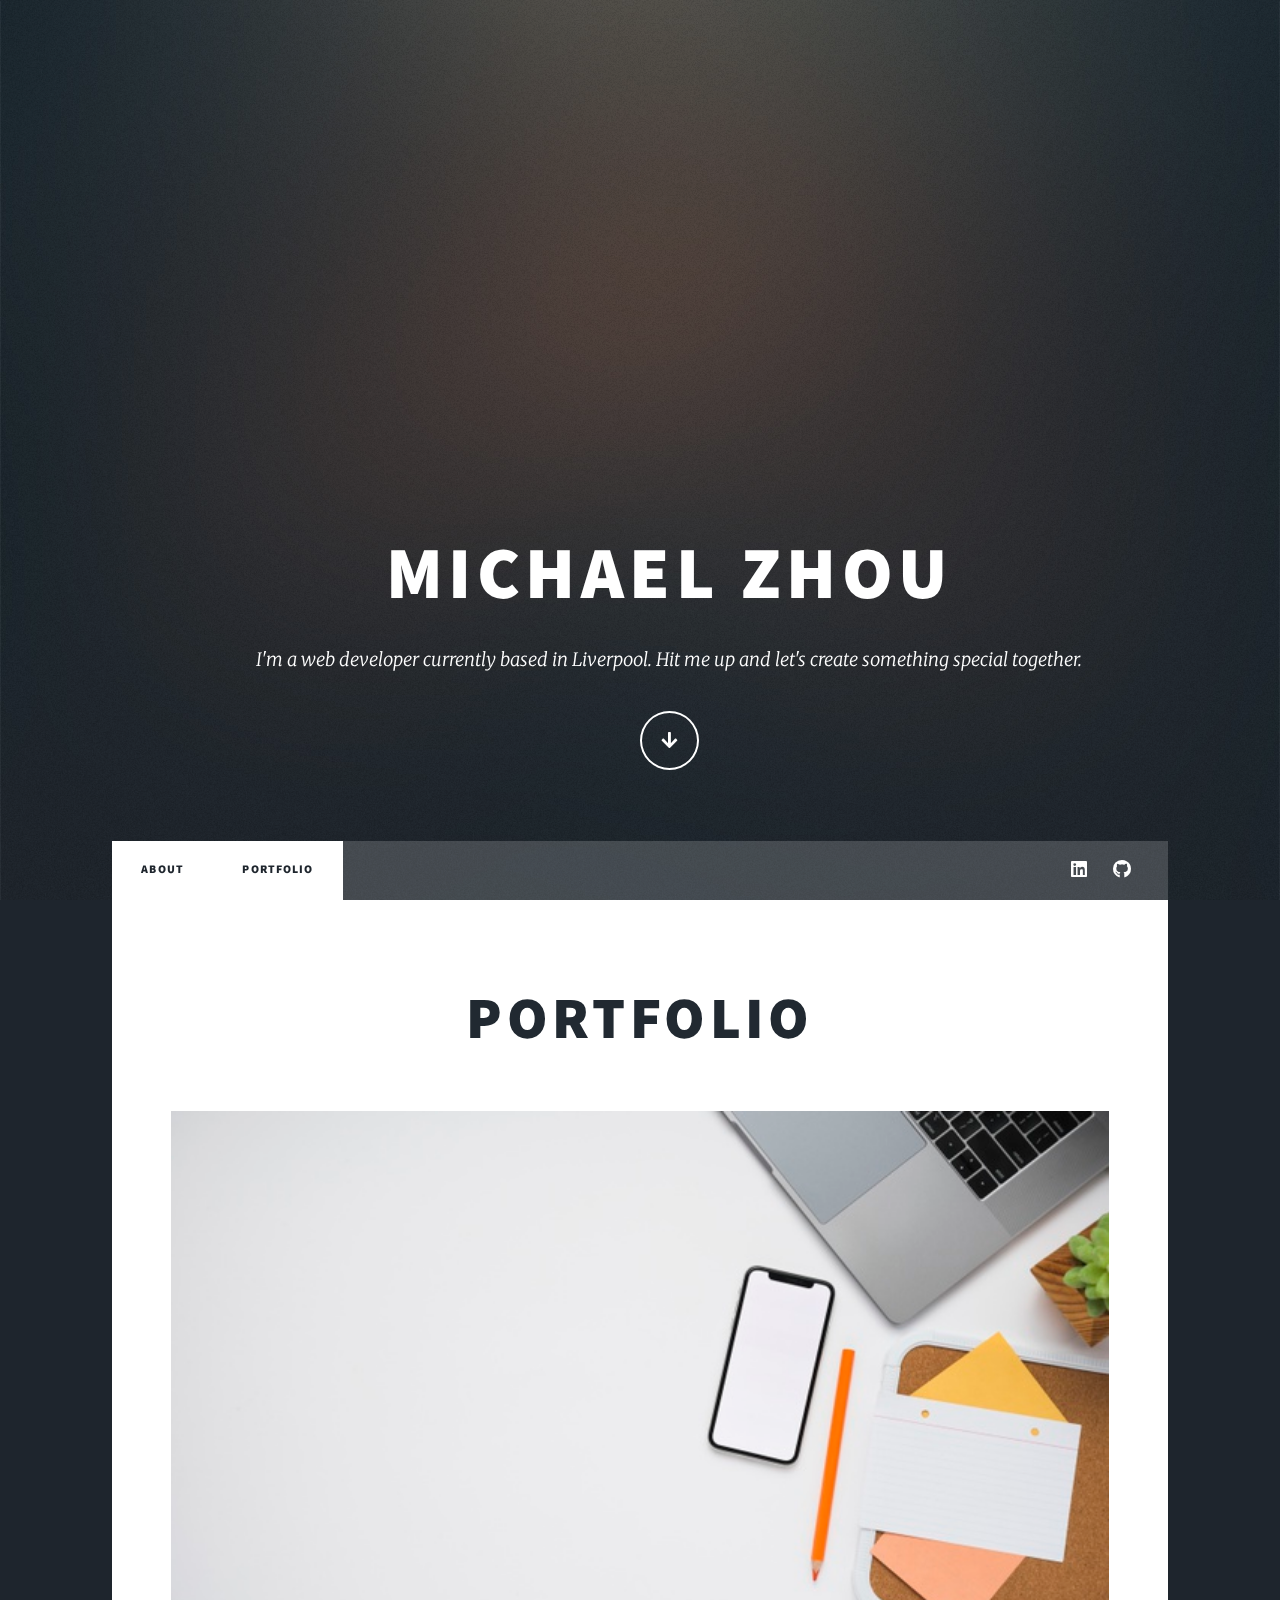
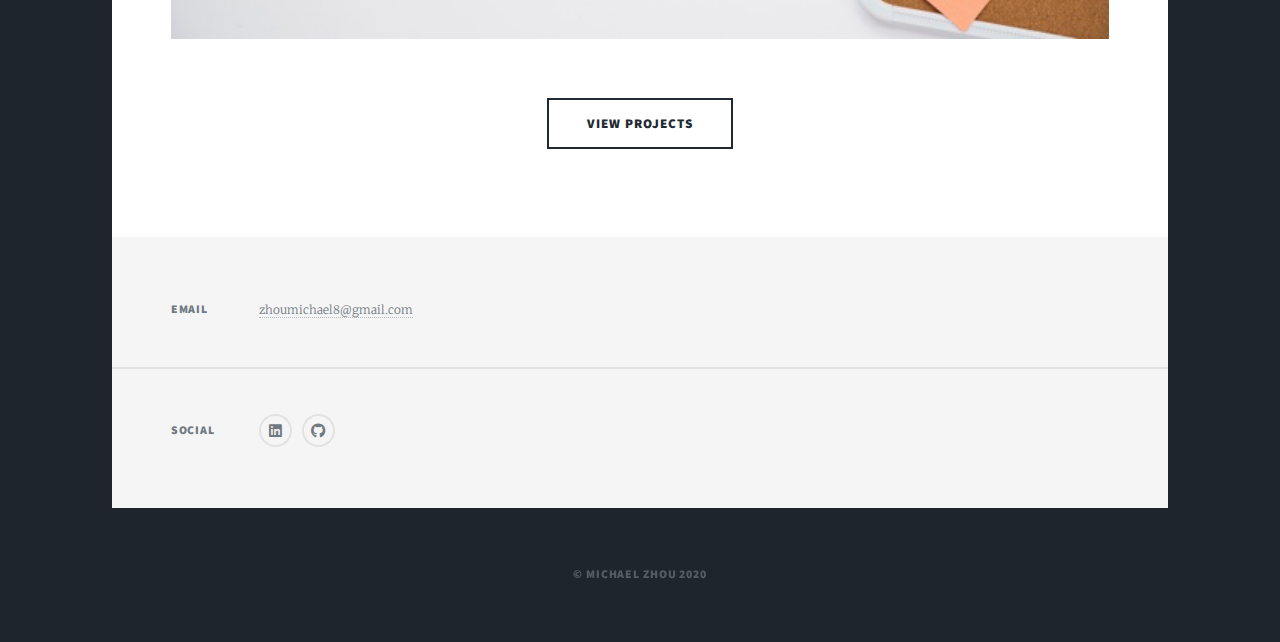
==== commit ad92e816: "Fix email hyperlink and footer" ====
--- a/index.html
+++ b/index.html
@@ -58,7 +58,7 @@
 						<section class="split contact">
 							<section>
 								<h3>Email</h3>
-								<p><a href="#">zhoumichael8@gmail.com</a></p>
+								<p><a href="mailto: zhoumichael8@gmail.com">zhoumichael8@gmail.com</a></p>
 							</section>
 							<section>
 								<h3>Social</h3>
@@ -72,7 +72,7 @@
 
 				<!-- Copyright -->
 					<div id="copyright">
-						<ul><li>&copy; Michael Zhou 2020</li><li>Email: <a href="https://html5up.net">zhoumichael8@gmail.com</a></li></ul>
+						<ul><li>&copy; Michael Zhou 2020</li></ul>
 					</div>
 
 			</div>
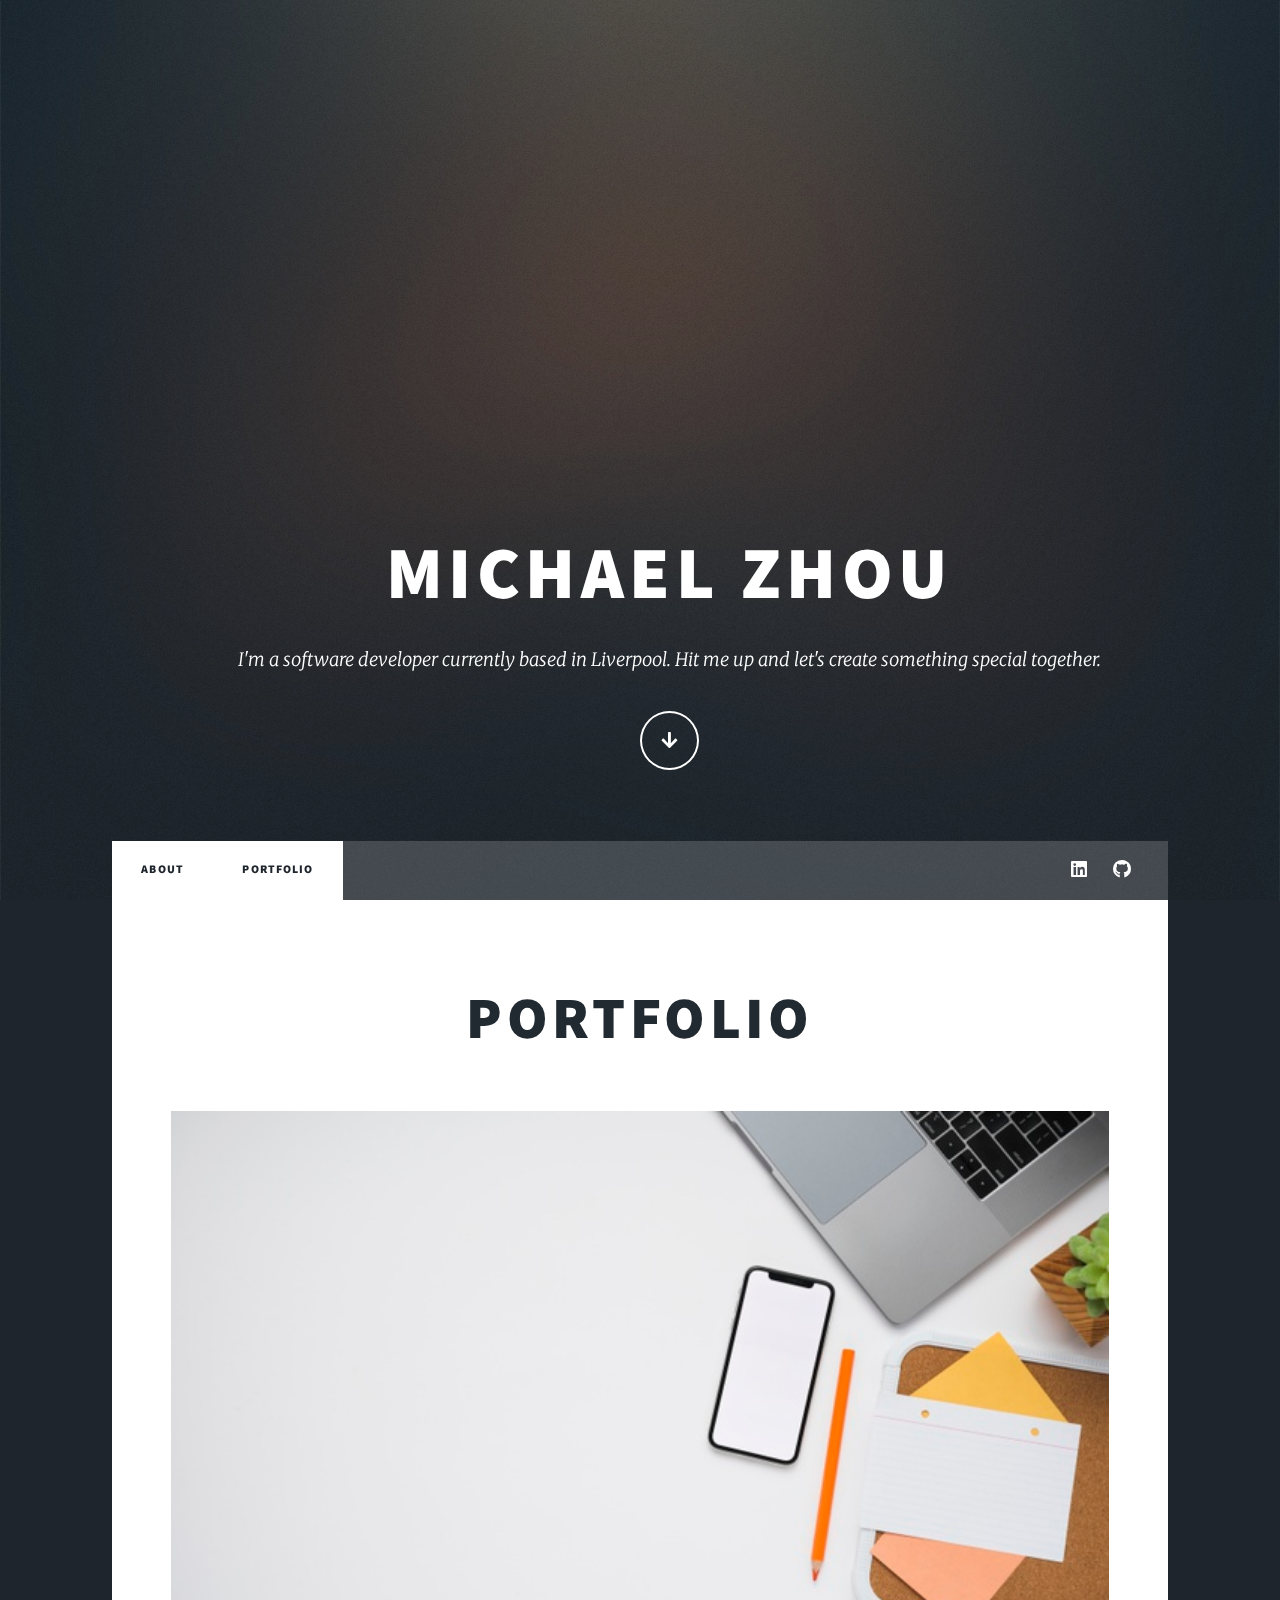
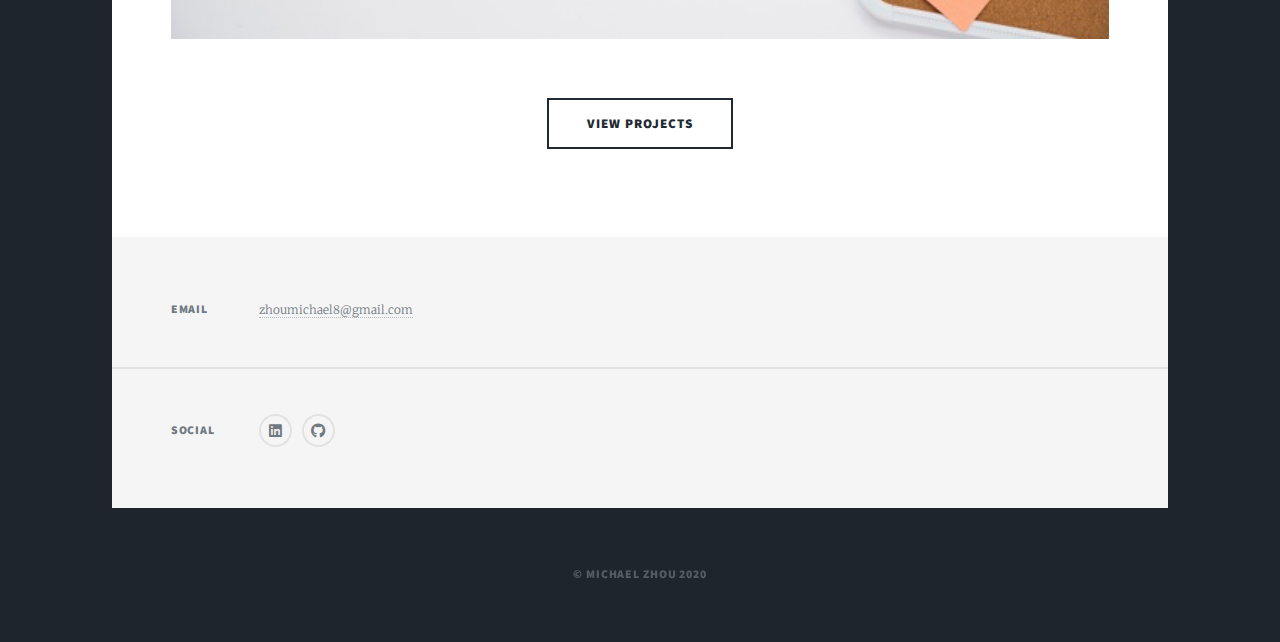
==== commit fd341490: "Added gif for fullstack project" ====
--- a/index.html
+++ b/index.html
@@ -1,90 +1,90 @@
-<!DOCTYPE HTML>
-<html>
-	<head>
-		<title>Michael's Portfolio</title>
-		<meta charset="utf-8" />
-		<meta name="viewport" content="width=device-width, initial-scale=1, user-scalable=no" />
-		<link rel="stylesheet" href="assets/css/main.css" />
-		<noscript><link rel="stylesheet" href="assets/css/noscript.css" /></noscript>
-	</head>
-	<body class="is-preload">
-
-		<!-- Wrapper -->
-			<div id="wrapper" class="fade-in">
-
-				<!-- Intro -->
-					<div id="intro">
-						<h1>Michael Zhou</h1>
-						<p>I'm a web developer currently based in Liverpool. Hit me up and let's create something special together.</p>
-						<ul class="actions">
-							<li><a href="#header" class="button icon solid solo fa-arrow-down scrolly">Continue</a></li>
-						</ul>
-					</div>
-
-				<!-- Header -->
-					<header id="header">
-						<a class="logo">Web Developer</a>
-					</header>
-
-				<!-- Nav -->
-					<nav id="nav">
-						<ul class="links">
-							<li class="active"><a href="index.html">About</a></li>
-							<li class="active"><a href="portfolio.html">Portfolio</a></li>
-						</ul>
-						<ul class="icons">
-							<li><a href="#" class="icon brands fa-linkedin"><span class="label">LinkedIn</span></a></li>
-							<li><a href="https://github.com/michaelzhou88" class="icon brands fa-github"><span class="label">GitHub</span></a></li>
-						</ul>
-					</nav>
-
-				<!-- Main -->
-					<div id="main">
-
-						<!-- Featured Post -->
-							<article class="post featured">
-								<header class="major">
-									<h2><a>Portfolio</a></h2>
-									<a class="image main"><img src="images/pic01.jpg" alt="minimal-laptop-image" /></a>
-								</header>
-								<ul class="actions special">
-									<li><a href="portfolio.html" class="button large">View projects</a></li>
-								</ul>
-							</article>
-					</div>
-
-				<!-- Footer -->
-					<footer id="footer">
-						<section class="split contact">
-							<section>
-								<h3>Email</h3>
-								<p><a href="mailto: zhoumichael8@gmail.com">zhoumichael8@gmail.com</a></p>
-							</section>
-							<section>
-								<h3>Social</h3>
-								<ul class="icons alt">
-									<li><a href="#" class="icon brands alt fa-linkedin"><span class="label">LinkedIn</span></a></li>
-									<li><a href="https://github.com/michaelzhou88" class="icon brands alt fa-github"><span class="label">GitHub</span></a></li>
-								</ul>
-							</section>
-						</section>
-					</footer>
-
-				<!-- Copyright -->
-					<div id="copyright">
-						<ul><li>&copy; Michael Zhou 2020</li></ul>
-					</div>
-
-			</div>
-
-		<!-- Scripts -->
-			<script src="assets/js/jquery.min.js"></script>
-			<script src="assets/js/jquery.scrollex.min.js"></script>
-			<script src="assets/js/jquery.scrolly.min.js"></script>
-			<script src="assets/js/browser.min.js"></script>
-			<script src="assets/js/breakpoints.min.js"></script>
-			<script src="assets/js/util.js"></script>
-			<script src="assets/js/main.js"></script>
-
-	</body>
+<!DOCTYPE HTML>
+<html>
+	<head>
+		<title>Michael's Portfolio</title>
+		<meta charset="utf-8" />
+		<meta name="viewport" content="width=device-width, initial-scale=1, user-scalable=no" />
+		<link rel="stylesheet" href="assets/css/main.css" />
+		<noscript><link rel="stylesheet" href="assets/css/noscript.css" /></noscript>
+	</head>
+	<body class="is-preload">
+
+		<!-- Wrapper -->
+			<div id="wrapper" class="fade-in">
+
+				<!-- Intro -->
+					<div id="intro">
+						<h1>Michael Zhou</h1>
+						<p>I'm a software developer currently based in Liverpool. Hit me up and let's create something special together.</p>
+						<ul class="actions">
+							<li><a href="#header" class="button icon solid solo fa-arrow-down scrolly">Continue</a></li>
+						</ul>
+					</div>
+
+				<!-- Header -->
+					<header id="header">
+						<a class="logo">Web Developer</a>
+					</header>
+
+				<!-- Nav -->
+					<nav id="nav">
+						<ul class="links">
+							<li class="active"><a href="index.html">About</a></li>
+							<li class="active"><a href="portfolio.html">Portfolio</a></li>
+						</ul>
+						<ul class="icons">
+							<li><a href="https://www.linkedin.com/in/michael-zhou-b8565b148/" class="icon brands fa-linkedin"><span class="label">LinkedIn</span></a></li>
+							<li><a href="https://github.com/michaelzhou88" class="icon brands fa-github"><span class="label">GitHub</span></a></li>
+						</ul>
+					</nav>
+
+				<!-- Main -->
+					<div id="main">
+
+						<!-- Featured Post -->
+							<article class="post featured">
+								<header class="major">
+									<h2><a>Portfolio</a></h2>
+									<a class="image main"><img src="images/pic01.jpg" alt="minimal-laptop-image" /></a>
+								</header>
+								<ul class="actions special">
+									<li><a href="portfolio.html" class="button large">View projects</a></li>
+								</ul>
+							</article>
+					</div>
+
+				<!-- Footer -->
+					<footer id="footer">
+						<section class="split contact">
+							<section>
+								<h3>Email</h3>
+								<p><a href="mailto: zhoumichael8@gmail.com">zhoumichael8@gmail.com</a></p>
+							</section>
+							<section>
+								<h3>Social</h3>
+								<ul class="icons alt">
+									<li><a href="https://www.linkedin.com/in/michael-zhou-b8565b148/" class="icon brands alt fa-linkedin"><span class="label">LinkedIn</span></a></li>
+									<li><a href="https://github.com/michaelzhou88" class="icon brands alt fa-github"><span class="label">GitHub</span></a></li>
+								</ul>
+							</section>
+						</section>
+					</footer>
+
+				<!-- Copyright -->
+					<div id="copyright">
+						<ul><li>&copy; Michael Zhou 2020</li></ul>
+					</div>
+
+			</div>
+
+		<!-- Scripts -->
+			<script src="assets/js/jquery.min.js"></script>
+			<script src="assets/js/jquery.scrollex.min.js"></script>
+			<script src="assets/js/jquery.scrolly.min.js"></script>
+			<script src="assets/js/browser.min.js"></script>
+			<script src="assets/js/breakpoints.min.js"></script>
+			<script src="assets/js/util.js"></script>
+			<script src="assets/js/main.js"></script>
+
+	</body>
 </html>--- a/assets/css/noscript.css
+++ b/assets/css/noscript.css
@@ -1,9 +1,9 @@
 @import url(font-awesome.min.css);
 
-/*
-	Massively by HTML5 UP
-	html5up.net | @ajlkn
-	Free for personal and commercial use under the CCA 3.0 license (html5up.net/license)
+/*
+	Massively by HTML5 UP
+	html5up.net | @ajlkn
+	Free for personal and commercial use under the CCA 3.0 license (html5up.net/license)
 */
 
 /* Wrapper */
